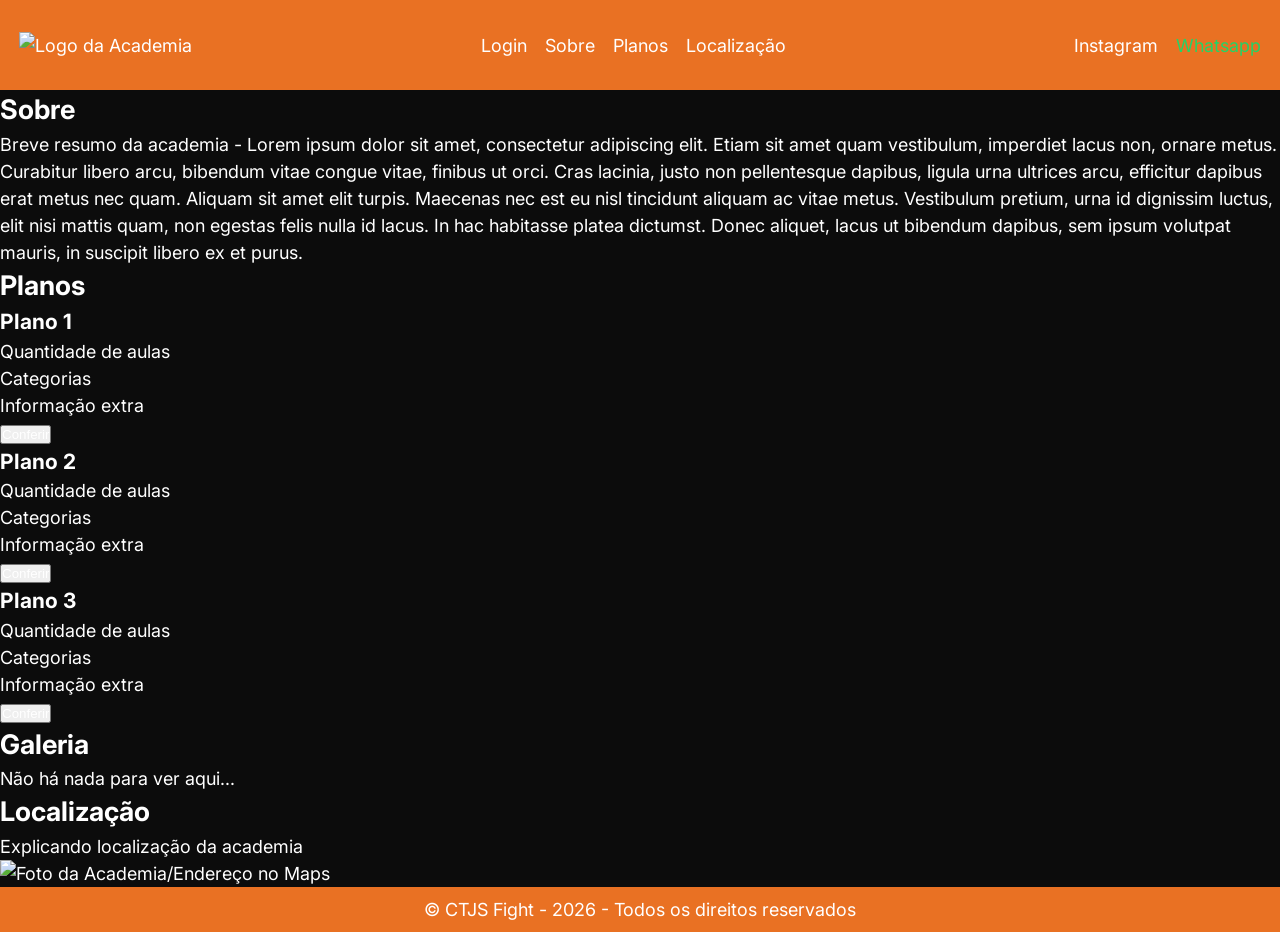
==== src/main/resources/static/index.html @ 9d3ad823 "resolvendo conflitos do merge" ====
<!DOCTYPE html>
<html lang="pt-BR">

<head>
    <meta charset="UTF-8">
    <meta name="viewport" content="width=device-width, initial-scale=1.0">
    <title>The Beetles</title>
    <link rel="stylesheet" href="css/global.css">
    <link rel="stylesheet" href="css/index/style.css">
</head>

<body>
    <header id="abatopo">
        <img src="elements/logo-ctjs.png" alt="Logo da Academia">
        <nav id="navbar">
            <ul class="sublinks">
                <a href="login.html">Login</a>
                <a href="#sobre">Sobre</a>
                <a href="#planos">Planos</a>
                <a href="#localização">Localização</a>
            </ul>
        </nav>
        <nav id="contatos">
            <ul class="sublinks">
                <a id="insta" href="">Instagram</a>
                <a id="zap" href="">Whatsapp</a>
            </ul>
        </nav>
    </header>
    <section id="sobre">
        <h2>Sobre</h2>
        <p>Breve resumo da academia - Lorem ipsum dolor sit amet, consectetur adipiscing elit. Etiam sit amet quam
            vestibulum, imperdiet lacus non, ornare metus. Curabitur libero arcu, bibendum vitae congue vitae, finibus
            ut orci. Cras lacinia, justo non pellentesque dapibus, ligula urna ultrices arcu, efficitur dapibus erat
            metus nec quam. Aliquam sit amet elit turpis. Maecenas nec est eu nisl tincidunt aliquam ac vitae metus.
            Vestibulum pretium, urna id dignissim luctus, elit nisi mattis quam, non egestas felis nulla id lacus. In
            hac habitasse platea dictumst. Donec aliquet, lacus ut bibendum dapibus, sem ipsum volutpat mauris, in
            suscipit libero ex et purus.</p>
    </section>
    <section id="planos">
        <h2>Planos</h2>
        <article class="opções">
            <h3>Plano 1</h3>
            <ul>
                <p>Quantidade de aulas</p>
                <p>Categorias</p>
                <p>Informação extra</p>
            </ul>
            <button><a href="">Conferir</a></button>
        </article>
        <article class="opções">
            <h3>Plano 2</h3>
            <ul>
                <p>Quantidade de aulas</p>
                <p>Categorias</p>
                <p>Informação extra</p>
            </ul>
            <button><a href="">Conferir</a></button>
        </article>
        <article class="opções">
            <h3>Plano 3</h3>
            <ul>
                <p>Quantidade de aulas</p>
                <p>Categorias</p>
                <p>Informação extra</p>
            </ul>
            <button><a href="">Conferir</a></button>
        </article>
    </section>
    <section id="midia">
        <h2>Galeria</h2>
        <div id="conteiner-midia">
            <p>Não há nada para ver aqui...</p>
        </div>
    </section>
    <section id="localização">
        <h2>Localização</h2>
        <p>Explicando localização da academia</p>
        <img src="" alt="Foto da Academia/Endereço no Maps">
    </section>
    <footer>
        <p>© CTJS Fight - 2026 - Todos os direitos reservados</p>
    </footer>
</body>

</html>
---- src/main/resources/static/css/global.css ----
@charset "UTF-8";
@import url('https://fonts.googleapis.com/css2?family=Inter:ital,opsz,wght@0,14..32,100..900;1,14..32,100..900&display=swap');

:root {
    --fonte01: 'Inter', serif;
}

* {
    box-sizing: border-box;
    margin: 0;
    padding: 0;
    scroll-behavior: smooth;
}

a {
    color: white;
    text-decoration: none;
}

a:hover {
    text-decoration: underline;
}

body {
    background-color: #0c0c0c;
    color: white;
    font-family: var(--fonte01);
    font-size: large;
    line-height: 1.5;
}

footer {
    align-items: center;
    background-color: #e97123;
    display: flex;
    height: 5vh;
    justify-content: center;
}

.sublinks {
    display: flex;
    gap: 2vh;
}

#abatopo {
    align-items: center;
    background-color: #e97123;
    display: flex;
    height: 10vh;
    justify-content: space-between;
    padding: 0 1.5% 0 1.5%;
    position: sticky;
    top: 0;
    width: 100%;
}

#insta {
    color: linear-gradient(#833ab4, #e1306c);
    /*não funciona*/
}

#zap {
    color: #25d366;
}
th{
    padding:1%;
}
td{
    padding:1%;
}
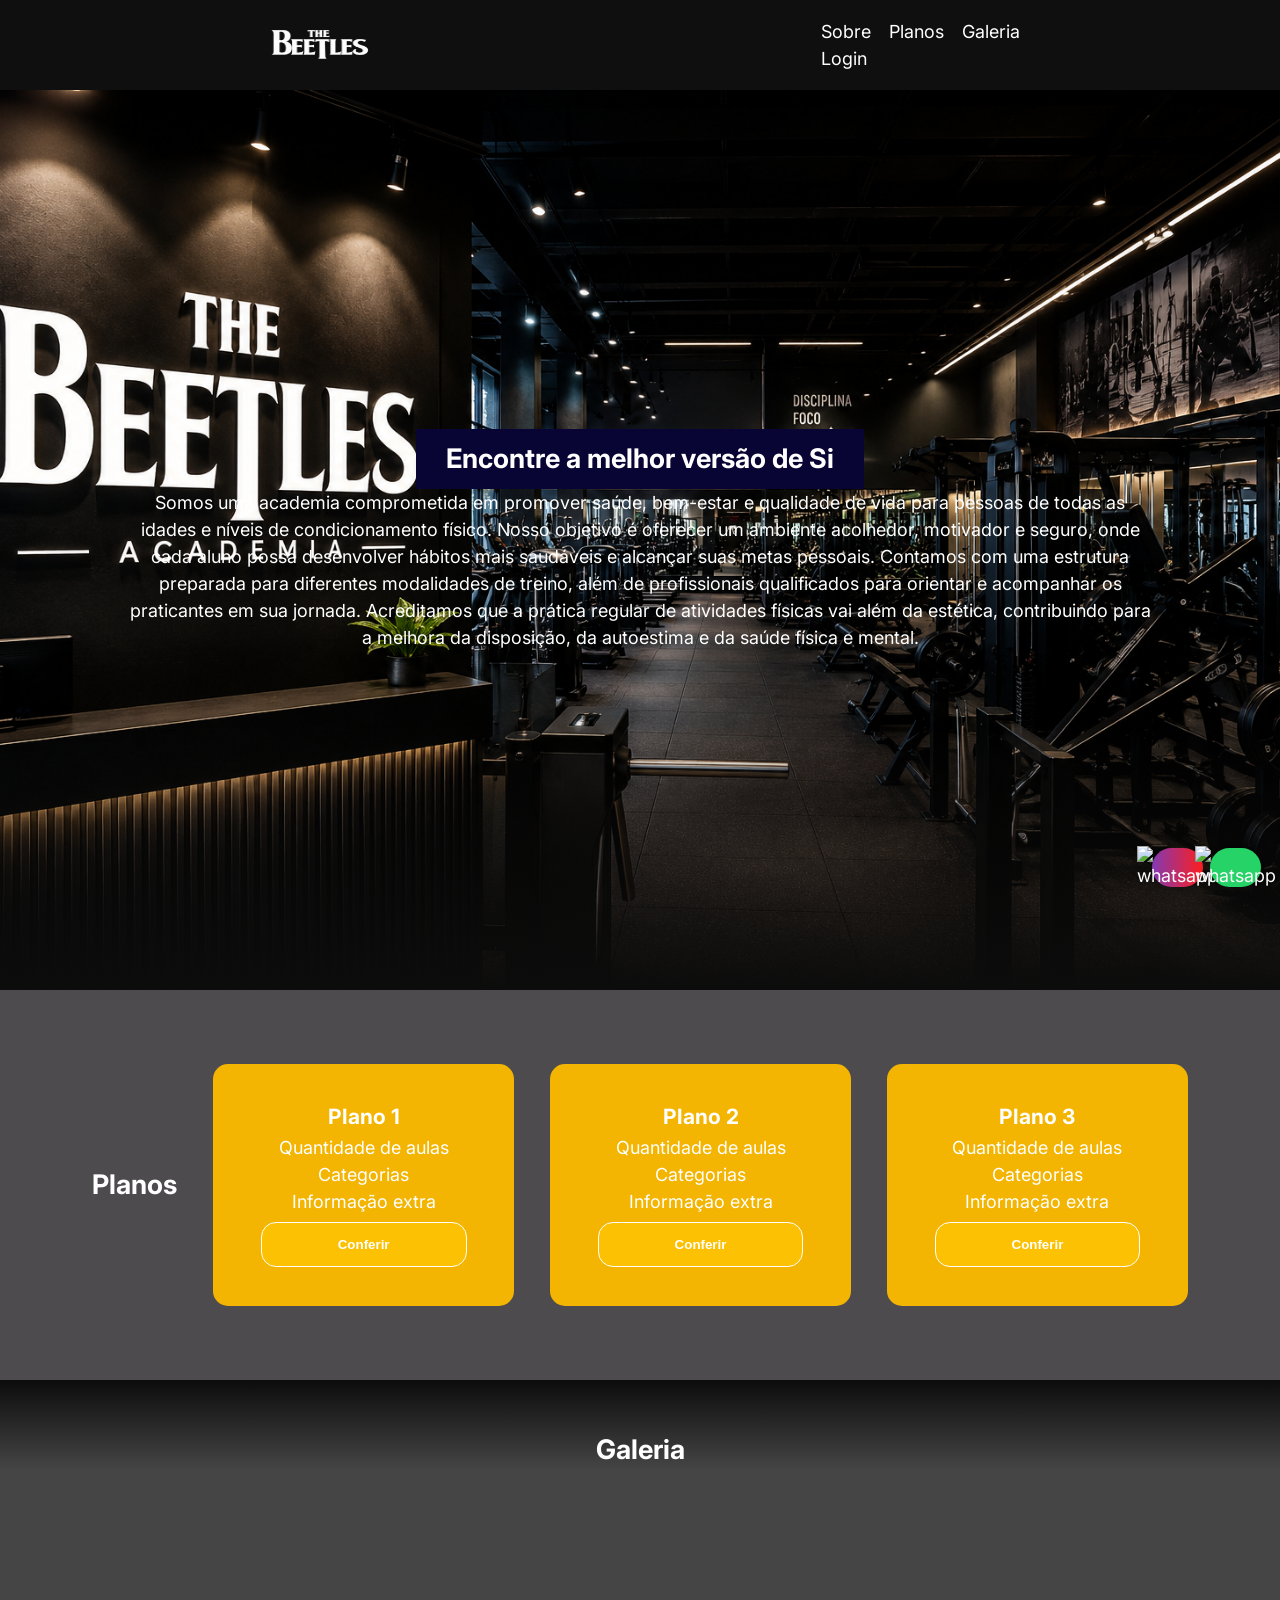
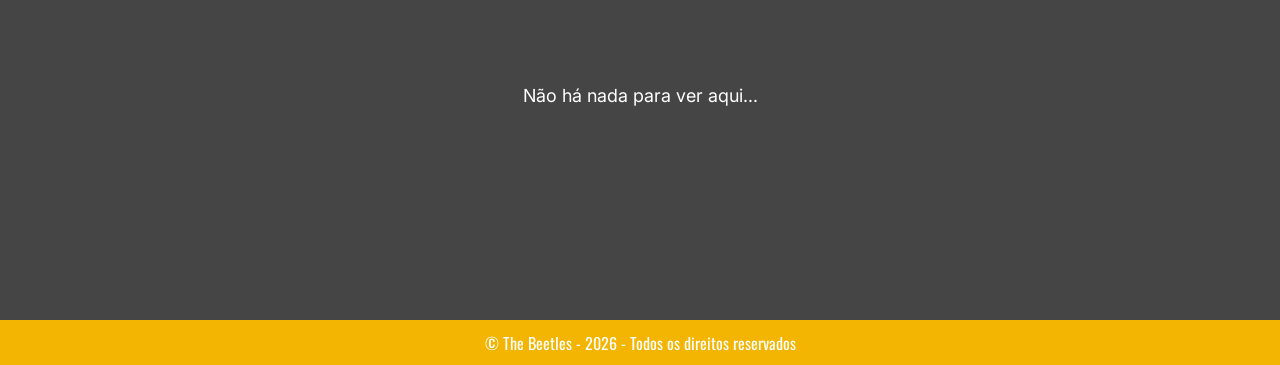
==== commit 0796707f: "Começando a melhoria do frontend" ====
--- a/src/main/resources/static/index.html
+++ b/src/main/resources/static/index.html
@@ -5,37 +5,40 @@
     <meta charset="UTF-8">
     <meta name="viewport" content="width=device-width, initial-scale=1.0">
     <title>The Beetles</title>
+    <link rel="preload" as="image" href="elements/logo-beetles.png">
+    <link rel="preload" as="image" href="elements/bg-n1.png">
+    <link rel="preload" as="image" href="elements/logo-instagram.png">
+    <link rel="preload" as="image" href="elements/logo-whatsapp.png">
+
     <link rel="stylesheet" href="css/global.css">
     <link rel="stylesheet" href="css/index/style.css">
 </head>
 
 <body>
     <header id="abatopo">
-        <img src="elements/logo-ctjs.png" alt="Logo da Academia">
+        <img src="elements/logo-beetles.png" alt="Logo da Academia">
         <nav id="navbar">
             <ul class="sublinks">
-                <a href="login.html">Login</a>
+               
                 <a href="#sobre">Sobre</a>
                 <a href="#planos">Planos</a>
-                <a href="#localização">Localização</a>
+                <a href="#midia">Galeria</a>
             </ul>
-        </nav>
-        <nav id="contatos">
-            <ul class="sublinks">
-                <a id="insta" href="">Instagram</a>
-                <a id="zap" href="">Whatsapp</a>
+            <ul class="login-nav">
+                <a href="login.html">Login</a>
             </ul>
         </nav>
     </header>
     <section id="sobre">
-        <h2>Sobre</h2>
-        <p>Breve resumo da academia - Lorem ipsum dolor sit amet, consectetur adipiscing elit. Etiam sit amet quam
-            vestibulum, imperdiet lacus non, ornare metus. Curabitur libero arcu, bibendum vitae congue vitae, finibus
-            ut orci. Cras lacinia, justo non pellentesque dapibus, ligula urna ultrices arcu, efficitur dapibus erat
-            metus nec quam. Aliquam sit amet elit turpis. Maecenas nec est eu nisl tincidunt aliquam ac vitae metus.
-            Vestibulum pretium, urna id dignissim luctus, elit nisi mattis quam, non egestas felis nulla id lacus. In
-            hac habitasse platea dictumst. Donec aliquet, lacus ut bibendum dapibus, sem ipsum volutpat mauris, in
-            suscipit libero ex et purus.</p>
+        <h2 id="sobre-h2">Encontre a melhor versão de Si</h2>
+        <p>Somos uma academia comprometida em promover saúde, bem-estar e qualidade de vida para pessoas de 
+            todas as idades e níveis de condicionamento físico. Nosso objetivo é oferecer um ambiente acolhedor, 
+            motivador e seguro, onde cada aluno possa desenvolver hábitos mais saudáveis e alcançar suas metas pessoais. 
+            Contamos com uma estrutura preparada para diferentes modalidades de treino, além de profissionais qualificados 
+            para orientar e acompanhar os praticantes em sua jornada. Acreditamos que a prática regular de atividades 
+            físicas vai além da estética, contribuindo para a melhora da disposição, da autoestima e da saúde física e 
+            mental.
+        </p>
     </section>
     <section id="planos">
         <h2>Planos</h2>
@@ -73,14 +76,17 @@
             <p>Não há nada para ver aqui...</p>
         </div>
     </section>
-    <section id="localização">
-        <h2>Localização</h2>
-        <p>Explicando localização da academia</p>
-        <img src="" alt="Foto da Academia/Endereço no Maps">
+    <footer>
+        <p>© The Beetles - 2026 - Todos os direitos reservados</p>
+    </footer>
+    <section id="contatos">
+        <btn id="btnInstagram">
+            <img id="logoWhatsapp" src="elements/logo-instagram.png" alt="whatsapp">
+        </btn>
+        <btn id="btnWhatsapp">
+            <img id="logoWhatsapp" src="elements/logo-whatsapp.png" alt="whatsapp">
+        </btn>
     </section>
-    <footer>
-        <p>© CTJS Fight - 2026 - Todos os direitos reservados</p>
-    </footer>
 </body>
 
 </html>
--- a/src/main/resources/static/css/global.css
+++ b/src/main/resources/static/css/global.css
@@ -1,8 +1,10 @@
 @charset "UTF-8";
 @import url('https://fonts.googleapis.com/css2?family=Inter:ital,opsz,wght@0,14..32,100..900;1,14..32,100..900&display=swap');
+@import url('https://fonts.googleapis.com/css2?family=Oswald:wght@200..700&display=swap');
 
 :root {
     --fonte01: 'Inter', serif;
+    --fonte02: 'Oswald', serif;
 }
 
 * {
@@ -22,49 +24,188 @@
 }
 
 body {
-    background-color: #0c0c0c;
-    color: white;
+    background-color: #4d4b4d;
+    color: rgb(255, 255, 255);
     font-family: var(--fonte01);
     font-size: large;
     line-height: 1.5;
 }
 
 footer {
-    align-items: center;
-    background-color: #e97123;
-    display: flex;
+    font-family: var(--fonte02);
+    font-size: 16px;
     height: 5vh;
-    justify-content: center;
-}
-
-.sublinks {
-    display: flex;
-    gap: 2vh;
+    background-color: #f3b502;
+
+    display: flex;
+    align-items: center;
+    justify-content: center;
 }
 
 #abatopo {
-    align-items: center;
-    background-color: #e97123;
-    display: flex;
+    padding: 3%;
+    width: 100%;
     height: 10vh;
-    justify-content: space-between;
-    padding: 0 1.5% 0 1.5%;
+    background-color: #0f0f0f;
+
+    display: flex;
+    align-items: center;
+    justify-content: space-around;
+
     position: sticky;
     top: 0;
-    width: 100%;
-}
-
-#insta {
-    color: linear-gradient(#833ab4, #e1306c);
-    /*não funciona*/
-}
-
-#zap {
-    color: #25d366;
-}
-th{
-    padding:1%;
-}
-td{
-    padding:1%;
+}
+
+.sublinks {
+    display: flex;
+    gap: 2vh;
+}
+
+#btnInstagram {
+    padding: 1.5%;
+    max-height: 4vh;
+    width: 10%;
+    border-radius: 50px;
+    outline: none;
+    background: linear-gradient(to right, #833ab4, #fd1d1d);
+    color: white;
+    box-shadow: rgba(0, 0, 0, 0.08) 0px 0px 5px;
+
+    display: flex;
+    align-items: center;
+    justify-content: center;
+    flex-direction: row-reverse;
+    gap: 2%;
+}
+
+#btnInstagram a {
+    text-decoration: none;
+}
+
+#btnInstagram:hover {
+    cursor: pointer;
+    background: linear-gradient(#c13584, #e1306c);
+    transform: scale(1.02);
+    transition: transform 0.1s ease-in;
+}
+
+#btnWhatsapp {
+    padding: 1.5%;
+    max-height: 4vh;
+    width: 10%;
+    border-radius: 50px;
+    outline: none;
+    background-color: #25d366;
+    color: white;
+    box-shadow: rgba(0, 0, 0, 0.08) 0px 0px 5px;
+
+    display: flex;
+    align-items: center;
+    justify-content: center;
+    flex-direction: row-reverse;
+    gap: 2%;
+}
+
+#btnWhatsapp a {
+    text-decoration: none;
+}
+
+#btnWhatsapp:hover {
+    cursor: pointer;
+    background-color: #128c7e;
+    transform: scale(1.02);
+    transition: transform 0.1s ease-in;
+}
+
+#contatos {
+    width: 100%;
+
+    display: flex;
+    justify-content: center;
+    gap: 1%;
+}
+
+button {
+    padding: 1%;
+    margin: 1%;
+}
+
+.main {
+    width: 75%;
+    padding: 1% 2%;
+    margin: 2% 0%;
+    border-radius: 2%;
+    background-color: #f2b983c8;
+    color: black;
+
+    display: flex;
+    flex-direction: column;
+    align-items: center;
+    justify-content: center;
+    gap: 2%;
+}
+
+.table-conteiner {
+    width: 70%;
+    margin: 15px 0;
+    border-radius: 12px;
+    border: 1px solid #0000004e;
+    overflow: hidden;
+    box-shadow: 0 0 10px -1px rgba(0, 0, 0, 0.099);
+}
+
+.tabela {
+    width: 100%;
+    border-collapse: separate;
+    border-spacing: 0;
+}
+
+.tabela a {
+    color: black;
+}
+
+th, td {
+    padding: 15px;
+    text-align: left;
+    border-right: 1px solid #0000004e;
+    border-bottom: 1px solid #0000004e;
+    background-color: white;
+}
+
+th:last-child, td:last-child {
+    border-right: none;
+}
+
+tr:last-child td {
+    border-bottom: none;
+}
+
+table input {
+    width: 100%;
+    min-width: 0;
+    box-sizing: border-box;
+}
+.paginacao {
+    display: flex;
+    align-items: center;
+    gap: 12px;
+    font-weight: bold;
+    color: black;
+}
+
+.paginacao button {
+    padding: 6px 14px;
+    margin: 0;
+    border-radius: 8px;
+    border: 1px solid #f3b502;
+    background-color: white;
+    color: #e67700;
+    font-weight: bold;
+    font-size: 13px;
+    cursor: pointer;
+}
+
+.paginacao button:hover {
+    background-color: #f3b502;
+    color: white;
 }
--- a/src/main/resources/static/css/index/style.css
+++ b/src/main/resources/static/css/index/style.css
@@ -0,0 +1,112 @@
+button {
+    margin-top: 3%;
+    height: 5vh;
+    width: 90%;
+    border: 1px solid white;
+    border-radius: 15px;
+    font-weight: bolder;
+    background-color: #fdc103;
+}
+
+button:hover {
+    cursor: pointer;
+    background-color: #ffe800;
+    text-decoration: underline;
+    text-decoration-color: white;
+}
+
+#abatopo > img{
+    width: 13vh;
+    height: 8vh;
+}
+
+.login-nav {
+    display: flex;
+}
+
+.opções {
+    padding: 3%;
+    margin: 3% 0% 3% 3%;
+    width: 25%;
+    border-radius: 15px;
+    background-color: #f3b502;
+    box-shadow: 1% 0.5% 0 0 rgb(0, 0, 0, 0.05);
+
+    text-align: center;
+}
+
+.opções h3 {
+    padding-bottom: 1%;
+}
+
+#btnInstagram {
+    width: 4%;
+    right: 6%;
+    bottom: 1.5%;
+    position: fixed;
+}
+
+#btnWhatsapp {
+    width: 4%;
+    right: 1.5%;
+    bottom: 1.5%;
+    position: fixed;
+}
+
+#conteiner-midia {
+    height: 50vh;
+    background-color: #454545;
+
+    display: flex;
+    align-items: center;
+    justify-content: center;
+}
+
+#midia h2 {
+    height: 10vh;
+    background: linear-gradient(#0c0c0c 0.01%, #454545 99.99%);
+
+    display: flex;
+    align-items: flex-end;
+    justify-content: center;
+}
+
+#localização {
+    height: 30vh;
+    background: linear-gradient(#454545 1%, #ffffff 99%);
+
+    display: flex;
+    flex-direction: column;
+    align-items: center;
+    justify-content: center;
+}
+
+#sobre {
+    padding: 10%;
+    width: 100%;
+    height: 100vh;
+    background: linear-gradient(to bottom, transparent 70%, #0c0c0c), url("../../elements/fundo-banner.png") center/cover;
+
+    display: flex;
+    flex-direction: column;
+    align-items: center;
+    justify-content: center;
+
+    text-align: center;
+}
+
+#sobre-h2 {
+    color: white;
+    background-color: #080535;
+    padding: 10px 30px;
+}
+
+#planos {
+    padding: 3%;
+    width: 100%;
+
+    display: flex;
+    flex-direction: row;
+    align-items: center;
+    justify-content: center;
+}
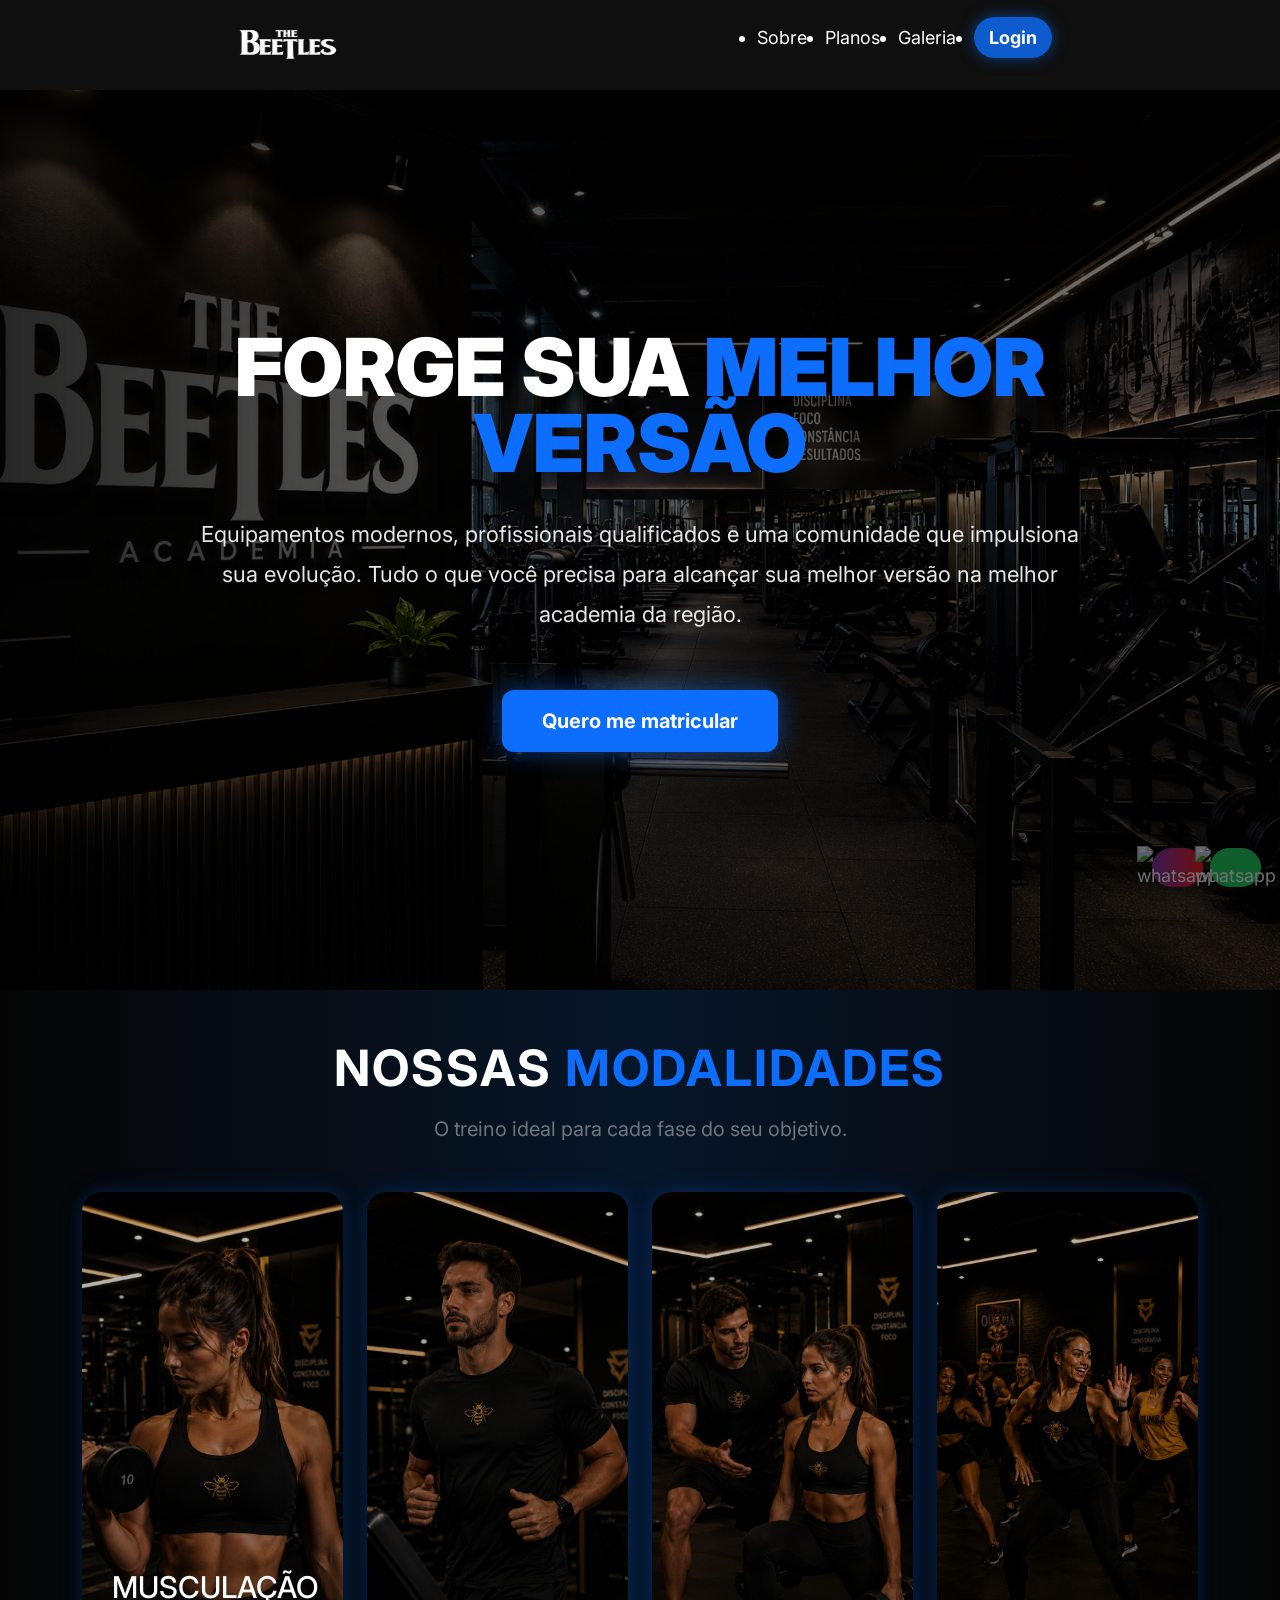
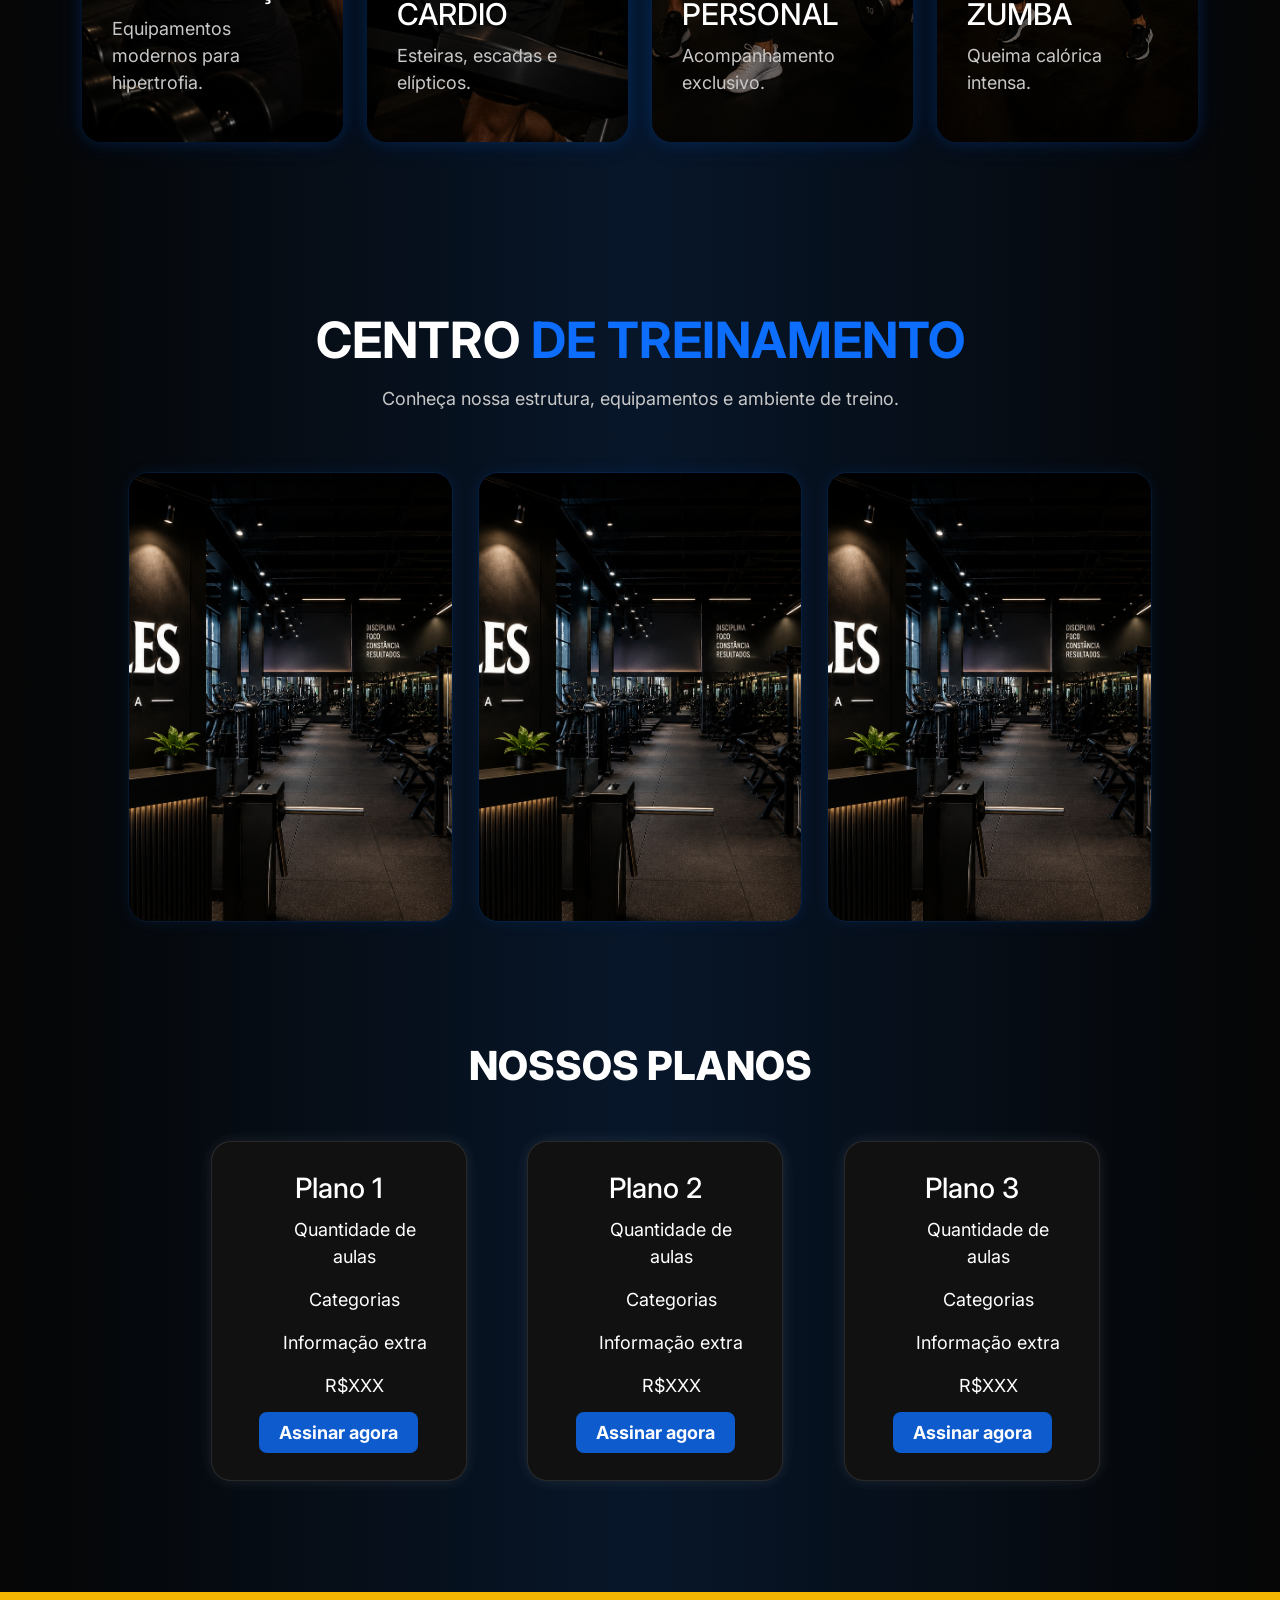
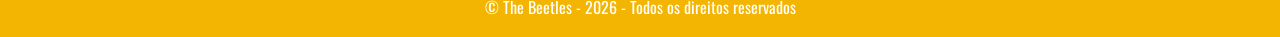
==== commit 95962b21: "Merge branch 'main' of https://github.com/andersonjrg/projeto-integrador-The-Beetles-" ====
--- a/src/main/resources/static/index.html
+++ b/src/main/resources/static/index.html
@@ -5,6 +5,7 @@
     <meta charset="UTF-8">
     <meta name="viewport" content="width=device-width, initial-scale=1.0">
     <title>The Beetles</title>
+    <link rel="stylesheet" href="https://cdn.jsdelivr.net/npm/bootstrap@5.3.3/dist/css/bootstrap.min.css">
     <link rel="preload" as="image" href="elements/logo-beetles.png">
     <link rel="preload" as="image" href="elements/bg-n1.png">
     <link rel="preload" as="image" href="elements/logo-instagram.png">
@@ -14,42 +15,123 @@
     <link rel="stylesheet" href="css/index/style.css">
 </head>
 
-<body>
+<body class="homepage">
     <header id="abatopo">
         <img src="elements/logo-beetles.png" alt="Logo da Academia">
         <nav id="navbar">
             <ul class="sublinks">
                
-                <a href="#sobre">Sobre</a>
-                <a href="#planos">Planos</a>
-                <a href="#midia">Galeria</a>
+                <li><a href="#sobre">Sobre</a></li>
+                <li><a href="#planos">Planos</a></li>
+                <li><a href="#midia">Galeria</a></li>
+                <li><a id="nav-login" href="login.html">Login</a></li>
             </ul>
-            <ul class="login-nav">
-                <a href="login.html">Login</a>
-            </ul>
+            
         </nav>
     </header>
     <section id="sobre">
-        <h2 id="sobre-h2">Encontre a melhor versão de Si</h2>
-        <p>Somos uma academia comprometida em promover saúde, bem-estar e qualidade de vida para pessoas de 
-            todas as idades e níveis de condicionamento físico. Nosso objetivo é oferecer um ambiente acolhedor, 
-            motivador e seguro, onde cada aluno possa desenvolver hábitos mais saudáveis e alcançar suas metas pessoais. 
-            Contamos com uma estrutura preparada para diferentes modalidades de treino, além de profissionais qualificados 
-            para orientar e acompanhar os praticantes em sua jornada. Acreditamos que a prática regular de atividades 
-            físicas vai além da estética, contribuindo para a melhora da disposição, da autoestima e da saúde física e 
-            mental.
-        </p>
+        <h2 id="sobre-h2">
+    FORGE SUA <span>MELHOR VERSÃO</span>
+</h2>
+
+<p>
+    Equipamentos modernos, profissionais qualificados e uma comunidade que impulsiona sua evolução. Tudo o que você precisa para alcançar sua melhor versão na melhor academia da região.
+</p>
+
+<a href="#planos" id="matricula">
+    Quero me matricular
+</a>
     </section>
+ <section id="modalidades" class="container py-5">
+
+  
+  <div class="text-center mb-5">
+    <h2 class="display-2 fw-bold text-uppercase">
+      Nossas <span class="text-primary">Modalidades</span>
+    </h2>
+
+    <p class="text-secondary fs-5 mt-3">
+      O treino ideal para cada fase do seu objetivo.
+    </p>
+  </div>
+
+  
+  <div class="row g-4">
+
+    <div class="col-md-6 col-lg-3">
+      <div class="modalidade-card">
+        <img src="elements/musculação.png" alt="">
+        <div class="overlay">
+          <h3>MUSCULAÇÃO</h3>
+          <p>Equipamentos modernos para hipertrofia.</p>
+        </div>
+      </div>
+    </div>
+
+    <div class="col-md-6 col-lg-3">
+      <div class="modalidade-card">
+        <img src="elements/cardio.png" alt="">
+        <div class="overlay">
+          <h3>CARDIO</h3>
+          <p>Esteiras, escadas e elípticos.</p>
+        </div>
+      </div>
+    </div>
+
+    <div class="col-md-6 col-lg-3">
+      <div class="modalidade-card">
+        <img src="elements/personaltrainer.png" alt="">
+        <div class="overlay">
+          <h3>PERSONAL</h3>
+          <p>Acompanhamento exclusivo.</p>
+        </div>
+      </div>
+    </div>
+
+    <div class="col-md-6 col-lg-3">
+      <div class="modalidade-card">
+        <img src="elements/zumba.png" alt="">
+        <div class="overlay">
+          <h3>ZUMBA</h3>
+          <p>Queima calórica intensa.</p>
+        </div>
+      </div>
+    </div>
+
+  </div>
+
+</section>
+ <section id="midia">
+
+    <h2 id="midia-h2">
+        CENTRO <span>DE TREINAMENTO</span>
+    </h2>
+
+    <p id="midia-desc">
+        Conheça nossa estrutura, equipamentos e ambiente de treino.
+    </p>
+
+    <div id="conteiner-midia">
+
+        <img src="elements/fundo-banner.png" alt="">
+        <img src="elements/fundo-banner.png" alt="">
+        <img src="elements/fundo-banner.png" alt="">
+  
+
+    </div>
+
+</section>
+<h2 id="planos-h2">NOSSOS PLANOS</h2>
     <section id="planos">
-        <h2>Planos</h2>
         <article class="opções">
             <h3>Plano 1</h3>
             <ul>
                 <p>Quantidade de aulas</p>
                 <p>Categorias</p>
                 <p>Informação extra</p>
+                <span id="valor-plano">R$XXX</span>
             </ul>
-            <button><a href="">Conferir</a></button>
+            <button><a href="" class="btn-plano">Assinar agora</a></button>
         </article>
         <article class="opções">
             <h3>Plano 2</h3>
@@ -57,8 +139,9 @@
                 <p>Quantidade de aulas</p>
                 <p>Categorias</p>
                 <p>Informação extra</p>
+                <span id="valor-plano">R$XXX</span>
             </ul>
-            <button><a href="">Conferir</a></button>
+            <button><a href="" class="btn-plano">Assinar agora</a></button>
         </article>
         <article class="opções">
             <h3>Plano 3</h3>
@@ -66,16 +149,12 @@
                 <p>Quantidade de aulas</p>
                 <p>Categorias</p>
                 <p>Informação extra</p>
+                <span id="valor-plano">R$XXX</span>
             </ul>
-            <button><a href="">Conferir</a></button>
+            <button><a href="" class="btn-plano">Assinar agora</a></button>
         </article>
     </section>
-    <section id="midia">
-        <h2>Galeria</h2>
-        <div id="conteiner-midia">
-            <p>Não há nada para ver aqui...</p>
-        </div>
-    </section>
+   
     <footer>
         <p>© The Beetles - 2026 - Todos os direitos reservados</p>
     </footer>
@@ -87,6 +166,7 @@
             <img id="logoWhatsapp" src="elements/logo-whatsapp.png" alt="whatsapp">
         </btn>
     </section>
+    <script src="https://cdn.jsdelivr.net/npm/bootstrap@5.3.3/dist/dist/js/bootstrap.bundle.min.js" integrity="sha384-YvpcrYf0tY3lHB60NNkmXc5s9fDVZLESaAA55NDzOxhy9GkcIdslK1eN7N6jIeHz" crossorigin="anonymous"></script>
 </body>
 
 </html>
--- a/src/main/resources/static/css/index/style.css
+++ b/src/main/resources/static/css/index/style.css
@@ -1,18 +1,11 @@
-button {
-    margin-top: 3%;
-    height: 5vh;
-    width: 90%;
-    border: 1px solid white;
-    border-radius: 15px;
-    font-weight: bolder;
-    background-color: #fdc103;
-}
-
-button:hover {
-    cursor: pointer;
-    background-color: #ffe800;
-    text-decoration: underline;
-    text-decoration-color: white;
+
+
+.homepage {
+ background: linear-gradient(
+        90deg,
+        #050505 0%,
+        #071629 50%,
+        #050505 100%  );
 }
 
 #abatopo > img{
@@ -20,6 +13,30 @@
     height: 8vh;
 }
 
+#nav-login {
+    background: rgba(13,110,253,.8);
+
+    padding: 10px 15px;
+
+    border-radius:100px;
+
+    color: white;
+    text-decoration: none;
+
+    font-weight: bold;
+
+    box-shadow: 0 0 15px rgba(13,110,253,.5);
+
+    transition: .3s;
+}
+
+#nav-login:hover {
+    background: rgba(13,110,253,1);
+
+    box-shadow: 0 0 30px rgba(13,110,253,.8);
+
+    transform: scale(1.05);
+}
 .login-nav {
     display: flex;
 }
@@ -53,22 +70,55 @@
     position: fixed;
 }
 
+#midia {
+    padding: 120px 10%;
+    text-align: center;
+}
+
+#midia-h2 {
+    font-size: 50px;
+    font-weight: 700;
+    color: white;
+}
+
+#midia-h2 span {
+    color: #0d6efd;
+}
+
+#midia-desc {
+    color: #c8c8c8;
+    font-size: 18px;
+    margin: 15px 0 60px;
+}
+
 #conteiner-midia {
-    height: 50vh;
-    background-color: #454545;
-
-    display: flex;
-    align-items: center;
-    justify-content: center;
-}
-
-#midia h2 {
-    height: 10vh;
-    background: linear-gradient(#0c0c0c 0.01%, #454545 99.99%);
-
-    display: flex;
-    align-items: flex-end;
-    justify-content: center;
+    display: grid;
+    grid-template-columns: repeat(3, 1fr);
+    gap: 25px;
+}
+
+#conteiner-midia img {
+    width: 100%;
+    height: 450px;
+
+    object-fit: cover;
+
+    border-radius: 20px;
+
+    border: 1px solid rgba(13,110,253,.15);
+
+    box-shadow:
+        0 0 15px rgba(13,110,253,.10);
+
+    transition: .3s;
+}
+
+#conteiner-midia img:hover {
+    transform: translateY(-5px) scale(1.03);
+
+    box-shadow:
+        0 0 25px rgba(13,110,253,.35),
+        0 0 50px rgba(13,110,253,.15);
 }
 
 #localização {
@@ -82,10 +132,13 @@
 }
 
 #sobre {
+    position: relative;
+
     padding: 10%;
     width: 100%;
     height: 100vh;
-    background: linear-gradient(to bottom, transparent 70%, #0c0c0c), url("../../elements/fundo-banner.png") center/cover;
+
+    background: url("../../elements/fundo-banner.png") center/cover;
 
     display: flex;
     flex-direction: column;
@@ -93,20 +146,250 @@
     justify-content: center;
 
     text-align: center;
+
+    overflow: hidden;
+}
+
+#sobre::before {
+    content: "";
+
+    position: absolute;
+     top: 0;
+    right: 0;
+    bottom: 0;
+    left: 0;
+
+    background:
+        linear-gradient(
+            90deg,
+            rgba(0,0,0,.85) 0%,
+            rgba(0,0,0,.65) 35%,
+            rgba(0,0,0,.55) 100%
+        );
+
+    z-index: 1;
+}
+#abatopo {
+    position: relative;
+    z-index: 999;
+}
+
+#sobre h2,
+#sobre p,
+#matricula {
+    position: relative;
+    z-index: 2;
 }
 
 #sobre-h2 {
-    color: white;
-    background-color: #080535;
-    padding: 10px 30px;
+    background: none;
+
+    font-size: 80px; 
+    font-weight: 900;
+
+    text-transform: uppercase;
+
+    color: white;
+
+    line-height: 0.95;
+}
+
+#sobre-h2 span {
+    color: #0d6efd;
+}
+
+#sobre p {
+    max-width: 900px;
+
+    color: rgba(255,255,255,.9);
+
+    font-size: 22px; 
+    line-height: 40px; 
+
+    margin-top: 25px;
+}
+
+#matricula {
+    display: inline-block;
+
+    padding: 16px 40px;
+    margin-top: 40px;
+
+    background: #0d6efd;
+    color: white;
+
+    text-decoration: none;
+    font-size: 20px;
+    font-weight: 700;
+
+    border-radius: 12px;
+
+    box-shadow: 0 0 25px hsla(216, 98%, 52%, 0.5);
+
+    transition: .3s;
+}
+
+#sobre > * {
+    position: relative;
+    z-index: 2;
+}
+
+#matricula:hover {
+    color: white;
+    transform: translateY(-3px);
+    box-shadow: 0 0 40px rgba(13,110,253,.8);
+}
+
+
+
+
+#modalidades h2 {
+    font-size: 50px;
+    font-weight: 700;
+    letter-spacing: 2px;
+}
+
+.modalidade-card {
+    position: relative;
+    height: 550px;
+    overflow: hidden;
+    border-radius: 20px;
+    cursor: pointer;
+     box-shadow:
+        0 0 15px rgba(13, 109, 253, 0.17),
+        0 0 30px rgba(13, 109, 253, 0.099);
+
+    transition: .3s;
+}
+
+.modalidade-card img {
+    width: 100%;
+    height: 100%;
+    object-fit: cover;
+    transition: .4s;
+}
+
+.modalidade-card::before {
+    content: "";
+    position: absolute;
+   top: 0;
+    right: 0;
+    bottom: 0;
+    left: 0;
+    background: linear-gradient(
+        to top,
+        rgba(0, 0, 0, 0.471),
+        rgba(0,0,0,.25)
+    );
+    z-index: 1;
+}
+
+.overlay {
+    position: absolute;
+    bottom: 30px;
+    left: 30px;
+    right: 30px;
+    z-index: 2;
+    color: white;
+}
+
+.overlay h3 {
+    font-size: 30px;
+    font-weight: 900px;
+    margin-bottom: 10px;
+}
+
+.overlay p {
+    color: #c8c8c8;
+    font-size: 18px;
+}
+
+.modalidade-card:hover {
+    box-shadow:
+        0 0 25px rgba(13,110,253,.35),
+        0 0 50px rgba(13,110,253,.15);
+
+    transform: translateY(-5px);
+}
+
+.modalidade-card:hover img {
+    transform: scale(1.08);
 }
 
 #planos {
-    padding: 3%;
+    padding: 80px 10%;
     width: 100%;
 
     display: flex;
-    flex-direction: row;
-    align-items: center;
     justify-content: center;
+    gap: 30px;
+}
+
+#planos-h2 {
+    text-align: center;
+    color: white;
+    margin-bottom: -60px;
+    font-size: 40px;
+    font-weight: 800;
+}
+
+
+.opções {
+    background: #111;
+
+    border: 1px solid rgba(255,255,255,.1);
+
+    border-radius: 20px;
+
+    overflow: hidden;
+
+    box-shadow:
+        0 0 15px rgba(255,255,255,.08),
+        0 0 30px rgba(255,255,255,.03);
+
+    transition: .3s;
+}
+
+.card:hover {
+    transform: translateY(-8px);
+
+    box-shadow:
+        0 0 25px rgba(255,255,255,.18),
+        0 0 50px rgba(255,255,255,.08);
+}
+
+.card-title {
+    color: white;
+    font-size: 28px;
+    font-weight: 800;
+}
+
+.card-text {
+    color: #c8c8c8;
+}
+
+.btn-plano {
+    text-decoration: none;
+
+    background-color: rgba(13,110,253,.8);
+    color: white;
+
+    padding: 10px 20px;
+
+    border-radius: 8px;
+
+    font-weight: bold;
+
+    transition: .3s;
+}
+
+.btn-plano:hover {
+    background-color: rgba(13,110,253,1);
+
+    color: white;
+}
+
+button {
+    border: none;
+    background: none;
 }
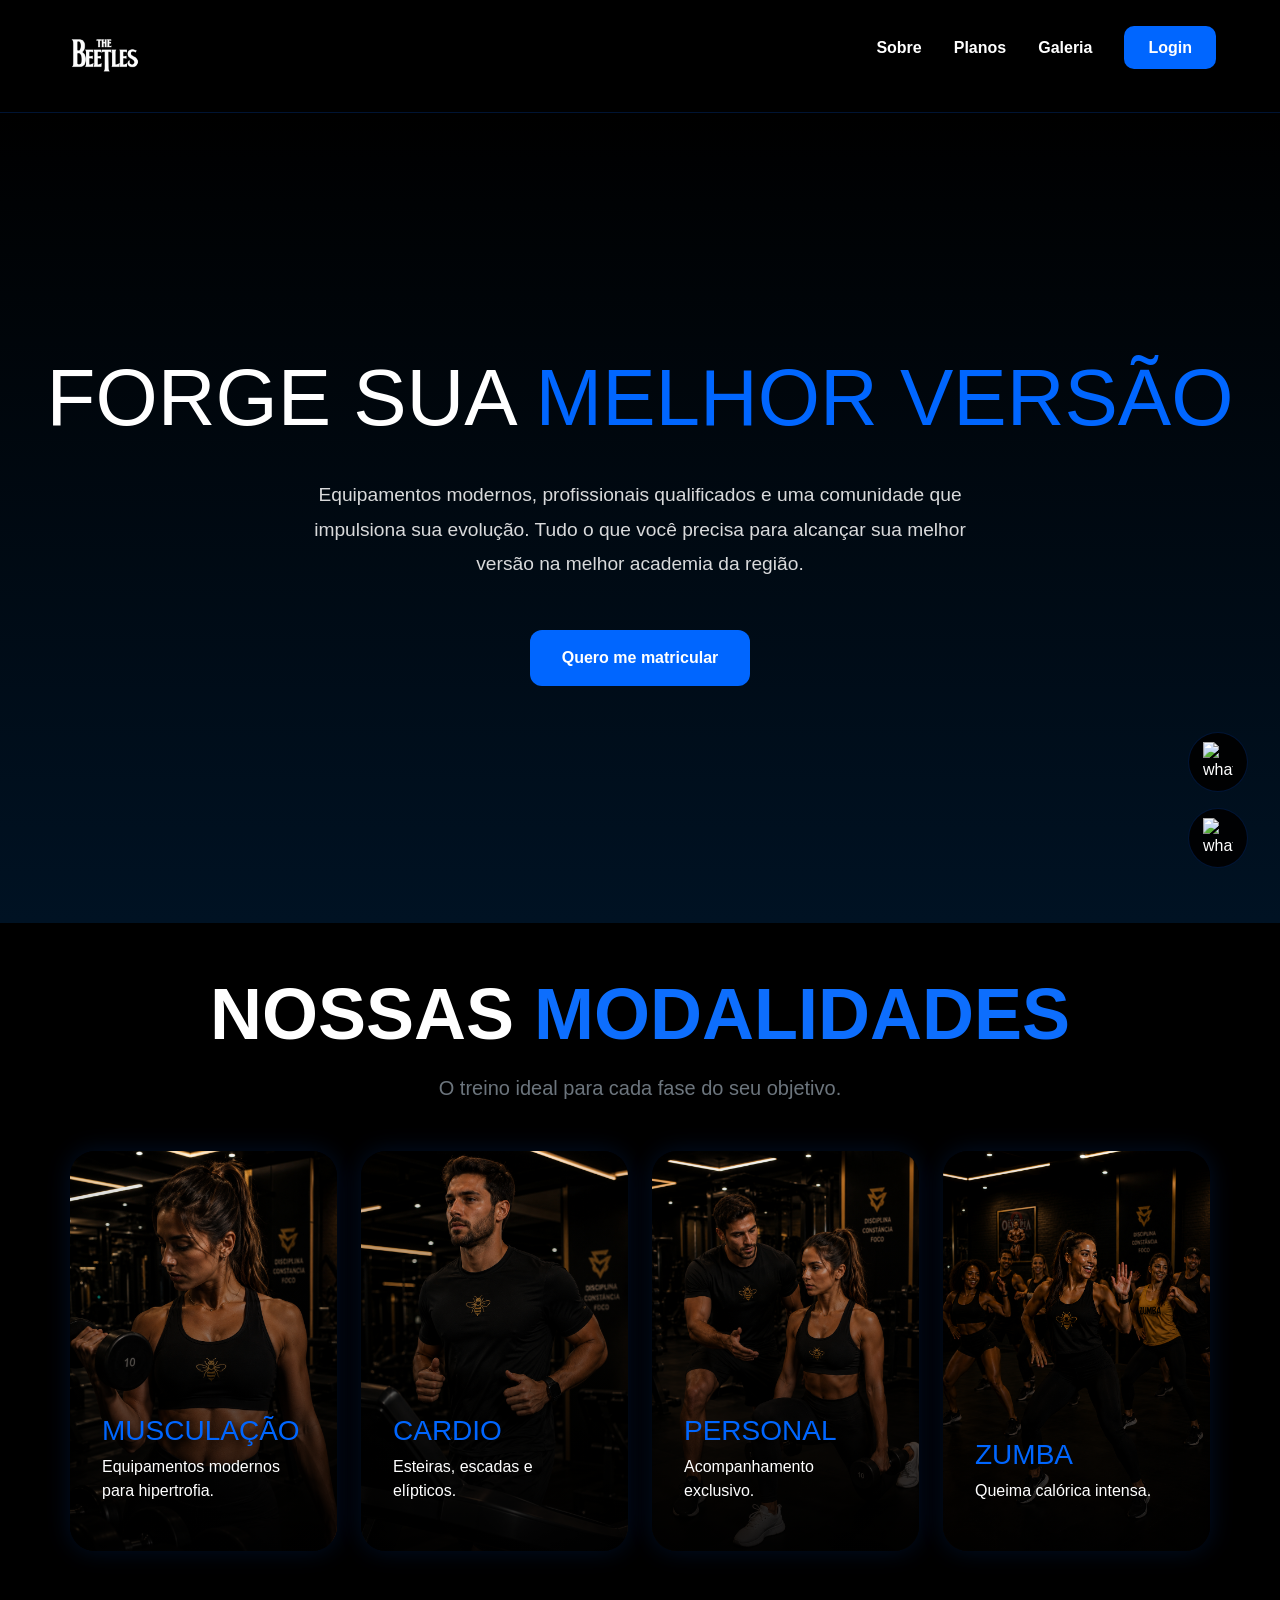
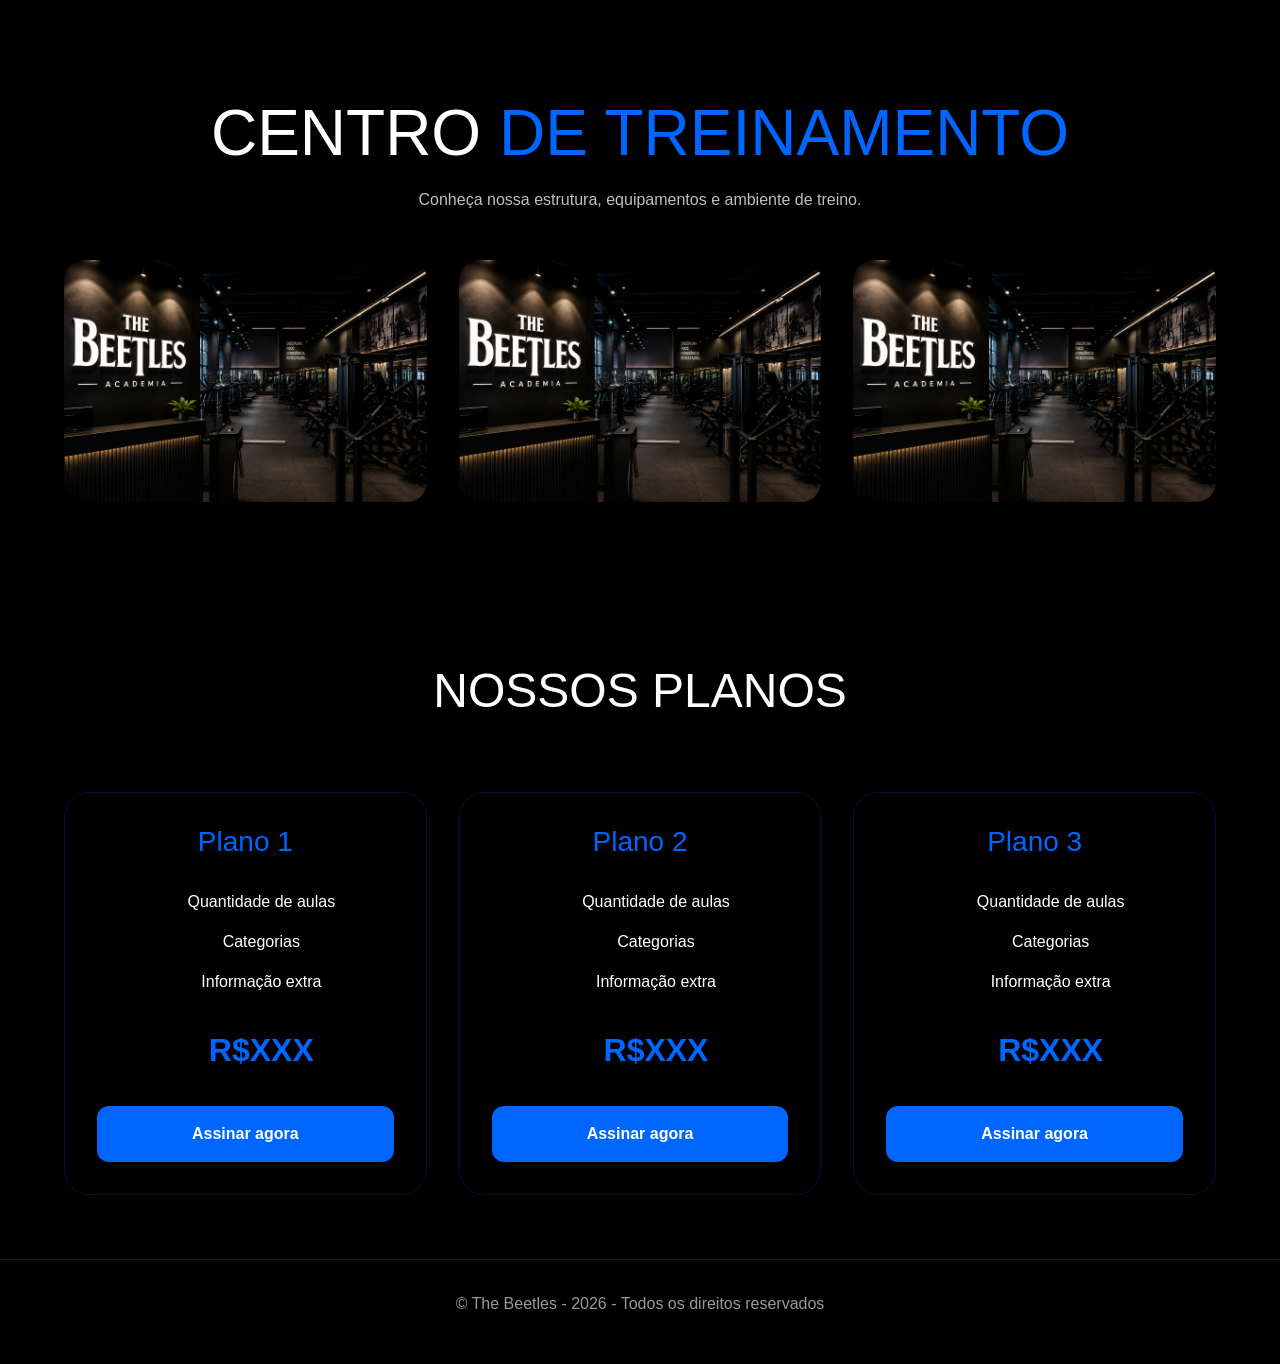
==== commit 4d700609: "Alteração completa do frontend" ====
--- a/src/main/resources/static/index.html
+++ b/src/main/resources/static/index.html
@@ -11,7 +11,6 @@
     <link rel="preload" as="image" href="elements/logo-instagram.png">
     <link rel="preload" as="image" href="elements/logo-whatsapp.png">
 
-    <link rel="stylesheet" href="css/global.css">
     <link rel="stylesheet" href="css/index/style.css">
 </head>
 
@@ -19,7 +18,7 @@
     <header id="abatopo">
         <img src="elements/logo-beetles.png" alt="Logo da Academia">
         <nav id="navbar">
-            <ul class="sublinks">
+            <ul class="">
                
                 <li><a href="#sobre">Sobre</a></li>
                 <li><a href="#planos">Planos</a></li>
--- a/src/main/resources/static/css/index/style.css
+++ b/src/main/resources/static/css/index/style.css
@@ -1,395 +1,402 @@
-
-
-.homepage {
- background: linear-gradient(
-        90deg,
-        #050505 0%,
-        #071629 50%,
-        #050505 100%  );
-}
-
-#abatopo > img{
-    width: 13vh;
-    height: 8vh;
+/* RESET */
+
+* {
+    margin: 0;
+    padding: 0;
+    box-sizing: border-box;
+}
+
+body.homepage {
+    background: #000;
+    color: white;
+    font-family: Arial, Helvetica, sans-serif;
+}
+
+/* HEADER */
+
+#abatopo {
+    position: sticky;
+    top: 0;
+
+    z-index: 1000;
+
+    display: flex;
+    justify-content: space-between;
+    align-items: center;
+
+    padding: 1rem 5%;
+
+    background: rgba(0, 0, 0, 0.9);
+    backdrop-filter: blur(10px);
+
+    border-bottom: 1px solid rgba(0, 102, 255, 0.2);
+}
+
+#abatopo img {
+    height: 80px;
+}
+
+#navbar ul {
+    display: flex;
+    align-items: center;
+
+    gap: 2rem;
+
+    list-style: none;
+}
+
+#navbar a {
+    color: white;
+
+    text-decoration: none;
+
+    font-weight: 600;
+
+    transition: 0.3s;
+}
+
+#navbar a:hover {
+    color: #0066ff;
 }
 
 #nav-login {
-    background: rgba(13,110,253,.8);
-
-    padding: 10px 15px;
-
-    border-radius:100px;
+    background: #0066ff;
+
+    padding: 0.8rem 1.5rem;
+
+    border-radius: 10px;
+}
+
+#nav-login:hover {
+    background: #0052cc;
 
     color: white;
+}
+
+/* SOBRE */
+
+#sobre {
+    min-height: 90vh;
+
+    display: flex;
+    flex-direction: column;
+    justify-content: center;
+    align-items: center;
+
+    text-align: center;
+
+    padding: 2rem;
+
+    background:
+        linear-gradient(rgba(0, 0, 0, 0.75),
+        rgba(0, 20, 39, 0.9)),
+        url("../../elements/bg-n1.png");
+
+    background-size: cover;
+    background-position: center;
+}
+
+#sobre-h2 {
+    font-size: clamp(3rem, 8vw, 5rem);
+
+    text-transform: uppercase;
+
+    margin-bottom: 2rem;
+}
+
+#sobre-h2 span {
+    color: #0066ff;
+}
+
+#sobre p {
+    max-width: 700px;
+
+    font-size: 1.2rem;
+
+    line-height: 1.8;
+
+    color: rgba(255, 255, 255, 0.85);
+
+    margin-bottom: 3rem;
+}
+
+#matricula {
+    display: inline-block;
+
+    padding: 1rem 2rem;
+
+    background-color: #0066ff;
+
+    color: white;
+
     text-decoration: none;
 
+    border-radius: 12px;
+
     font-weight: bold;
 
-    box-shadow: 0 0 15px rgba(13,110,253,.5);
-
-    transition: .3s;
-}
-
-#nav-login:hover {
-    background: rgba(13,110,253,1);
-
-    box-shadow: 0 0 30px rgba(13,110,253,.8);
-
-    transform: scale(1.05);
-}
-.login-nav {
-    display: flex;
-}
-
-.opções {
-    padding: 3%;
-    margin: 3% 0% 3% 3%;
-    width: 25%;
-    border-radius: 15px;
-    background-color: #f3b502;
-    box-shadow: 1% 0.5% 0 0 rgb(0, 0, 0, 0.05);
+    transition: 0.3s;
+}
+
+#matricula:hover {
+    transform: translateY(-3px);
+
+    box-shadow: 0 10px 25px rgba(0, 102, 255, 0.3);
+}
+
+/* MODALIDADES */
+
+#modalidades {
+    padding: 6rem 0;
+}
+
+.modalidade-card {
+    position: relative;
+
+    overflow: hidden;
+
+    border-radius: 25px;
+
+    box-shadow:
+        0 0 25px rgba(0, 102, 255, 0.15);
+
+    transition: 0.3s;
+}
+
+.modalidade-card:hover {
+    transform: translateY(-10px);
+}
+
+.modalidade-card img {
+    width: 100%;
+    height: 400px;
+
+    object-fit: cover;
+
+    display: block;
+}
+
+.overlay {
+    position: absolute;
+    inset: 0;
+
+    display: flex;
+    flex-direction: column;
+    justify-content: flex-end;
+
+    padding: 2rem;
+
+    background:
+        linear-gradient(
+            transparent,
+            rgba(0, 0, 0, 0.9)
+        );
+}
+
+.overlay h3 {
+    color: #0066ff;
+
+    margin-bottom: 0.5rem;
+}
+
+/* MÍDIA */
+
+#midia {
+    padding: 6rem 5%;
 
     text-align: center;
 }
 
-.opções h3 {
-    padding-bottom: 1%;
-}
-
-#btnInstagram {
-    width: 4%;
-    right: 6%;
-    bottom: 1.5%;
-    position: fixed;
-}
-
-#btnWhatsapp {
-    width: 4%;
-    right: 1.5%;
-    bottom: 1.5%;
-    position: fixed;
-}
-
-#midia {
-    padding: 120px 10%;
-    text-align: center;
-}
-
 #midia-h2 {
-    font-size: 50px;
-    font-weight: 700;
-    color: white;
+    font-size: clamp(2.5rem, 6vw, 4rem);
+
+    text-transform: uppercase;
+
+    margin-bottom: 1rem;
 }
 
 #midia-h2 span {
-    color: #0d6efd;
+    color: #0066ff;
 }
 
 #midia-desc {
-    color: #c8c8c8;
-    font-size: 18px;
-    margin: 15px 0 60px;
+    color: rgba(255, 255, 255, 0.75);
+
+    margin-bottom: 3rem;
 }
 
 #conteiner-midia {
     display: grid;
-    grid-template-columns: repeat(3, 1fr);
-    gap: 25px;
+    grid-template-columns: repeat(auto-fit, minmax(280px, 1fr));
+
+    gap: 2rem;
 }
 
 #conteiner-midia img {
     width: 100%;
-    height: 450px;
-
-    object-fit: cover;
 
     border-radius: 20px;
 
-    border: 1px solid rgba(13,110,253,.15);
+    transition: 0.3s;
+}
+
+#conteiner-midia img:hover {
+    transform: scale(1.03);
 
     box-shadow:
-        0 0 15px rgba(13,110,253,.10);
-
-    transition: .3s;
-}
-
-#conteiner-midia img:hover {
-    transform: translateY(-5px) scale(1.03);
-
-    box-shadow:
-        0 0 25px rgba(13,110,253,.35),
-        0 0 50px rgba(13,110,253,.15);
-}
-
-#localização {
-    height: 30vh;
-    background: linear-gradient(#454545 1%, #ffffff 99%);
-
-    display: flex;
-    flex-direction: column;
-    align-items: center;
-    justify-content: center;
-}
-
-#sobre {
-    position: relative;
-
-    padding: 10%;
-    width: 100%;
-    height: 100vh;
-
-    background: url("../../elements/fundo-banner.png") center/cover;
-
-    display: flex;
-    flex-direction: column;
-    align-items: center;
-    justify-content: center;
-
-    text-align: center;
-
-    overflow: hidden;
-}
-
-#sobre::before {
-    content: "";
-
-    position: absolute;
-     top: 0;
-    right: 0;
-    bottom: 0;
-    left: 0;
-
-    background:
-        linear-gradient(
-            90deg,
-            rgba(0,0,0,.85) 0%,
-            rgba(0,0,0,.65) 35%,
-            rgba(0,0,0,.55) 100%
-        );
-
-    z-index: 1;
-}
-#abatopo {
-    position: relative;
-    z-index: 999;
-}
-
-#sobre h2,
-#sobre p,
-#matricula {
-    position: relative;
-    z-index: 2;
-}
-
-#sobre-h2 {
-    background: none;
-
-    font-size: 80px; 
-    font-weight: 900;
-
-    text-transform: uppercase;
-
-    color: white;
-
-    line-height: 0.95;
-}
-
-#sobre-h2 span {
-    color: #0d6efd;
-}
-
-#sobre p {
-    max-width: 900px;
-
-    color: rgba(255,255,255,.9);
-
-    font-size: 22px; 
-    line-height: 40px; 
-
-    margin-top: 25px;
-}
-
-#matricula {
-    display: inline-block;
-
-    padding: 16px 40px;
-    margin-top: 40px;
-
-    background: #0d6efd;
-    color: white;
-
-    text-decoration: none;
-    font-size: 20px;
-    font-weight: 700;
-
-    border-radius: 12px;
-
-    box-shadow: 0 0 25px hsla(216, 98%, 52%, 0.5);
-
-    transition: .3s;
-}
-
-#sobre > * {
-    position: relative;
-    z-index: 2;
-}
-
-#matricula:hover {
-    color: white;
-    transform: translateY(-3px);
-    box-shadow: 0 0 40px rgba(13,110,253,.8);
-}
-
-
-
-
-#modalidades h2 {
-    font-size: 50px;
-    font-weight: 700;
-    letter-spacing: 2px;
-}
-
-.modalidade-card {
-    position: relative;
-    height: 550px;
-    overflow: hidden;
-    border-radius: 20px;
-    cursor: pointer;
-     box-shadow:
-        0 0 15px rgba(13, 109, 253, 0.17),
-        0 0 30px rgba(13, 109, 253, 0.099);
-
-    transition: .3s;
-}
-
-.modalidade-card img {
-    width: 100%;
-    height: 100%;
-    object-fit: cover;
-    transition: .4s;
-}
-
-.modalidade-card::before {
-    content: "";
-    position: absolute;
-   top: 0;
-    right: 0;
-    bottom: 0;
-    left: 0;
-    background: linear-gradient(
-        to top,
-        rgba(0, 0, 0, 0.471),
-        rgba(0,0,0,.25)
-    );
-    z-index: 1;
-}
-
-.overlay {
-    position: absolute;
-    bottom: 30px;
-    left: 30px;
-    right: 30px;
-    z-index: 2;
-    color: white;
-}
-
-.overlay h3 {
-    font-size: 30px;
-    font-weight: 900px;
-    margin-bottom: 10px;
-}
-
-.overlay p {
-    color: #c8c8c8;
-    font-size: 18px;
-}
-
-.modalidade-card:hover {
-    box-shadow:
-        0 0 25px rgba(13,110,253,.35),
-        0 0 50px rgba(13,110,253,.15);
-
-    transform: translateY(-5px);
-}
-
-.modalidade-card:hover img {
-    transform: scale(1.08);
-}
-
-#planos {
-    padding: 80px 10%;
-    width: 100%;
-
-    display: flex;
-    justify-content: center;
-    gap: 30px;
-}
+        0 0 25px rgba(0, 102, 255, 0.2);
+}
+
+/* PLANOS */
 
 #planos-h2 {
     text-align: center;
+
+    font-size: 3rem;
+
+    margin-top: 4rem;
+}
+
+#planos {
+    display: grid;
+    grid-template-columns: repeat(auto-fit, minmax(280px, 1fr));
+
+    gap: 2rem;
+
+    padding: 4rem 5%;
+}
+
+.opções {
+    background: rgba(0, 0, 0, 0.8);
+
+    border: 1px solid rgba(0, 102, 255, 0.2);
+    border-radius: 25px;
+
+    padding: 2rem;
+
+    text-align: center;
+
+    transition: 0.3s;
+}
+
+.opções:hover {
+    transform: translateY(-10px);
+
+    box-shadow:
+        0 0 30px rgba(0, 102, 255, 0.2);
+}
+
+.opções h3 {
+    color: #0066ff;
+
+    margin-bottom: 2rem;
+}
+
+.opções ul {
+    list-style: none;
+}
+
+.opções p {
+    margin-bottom: 1rem;
+}
+
+#valor-plano {
+    display: block;
+
+    margin: 2rem 0;
+
+    font-size: 2rem;
+    font-weight: bold;
+
+    color: #0066ff;
+}
+
+.opções button {
+    width: 100%;
+
+    border: none;
+    border-radius: 12px;
+
+    background-color: #0066ff;
+
+    padding: 1rem;
+}
+
+.btn-plano {
     color: white;
-    margin-bottom: -60px;
-    font-size: 40px;
-    font-weight: 800;
-}
-
-
-.opções {
-    background: #111;
-
-    border: 1px solid rgba(255,255,255,.1);
-
-    border-radius: 20px;
-
-    overflow: hidden;
-
-    box-shadow:
-        0 0 15px rgba(255,255,255,.08),
-        0 0 30px rgba(255,255,255,.03);
-
-    transition: .3s;
-}
-
-.card:hover {
-    transform: translateY(-8px);
-
-    box-shadow:
-        0 0 25px rgba(255,255,255,.18),
-        0 0 50px rgba(255,255,255,.08);
-}
-
-.card-title {
-    color: white;
-    font-size: 28px;
-    font-weight: 800;
-}
-
-.card-text {
-    color: #c8c8c8;
-}
-
-.btn-plano {
+
     text-decoration: none;
 
-    background-color: rgba(13,110,253,.8);
-    color: white;
-
-    padding: 10px 20px;
-
-    border-radius: 8px;
-
     font-weight: bold;
-
-    transition: .3s;
-}
-
-.btn-plano:hover {
-    background-color: rgba(13,110,253,1);
-
-    color: white;
-}
-
-button {
-    border: none;
-    background: none;
+}
+
+/* CONTATOS */
+
+#contatos {
+    position: fixed;
+
+    right: 2rem;
+    bottom: 2rem;
+
+    display: flex;
+    flex-direction: column;
+
+    gap: 1rem;
+}
+
+#contatos btn {
+    display: flex;
+    justify-content: center;
+    align-items: center;
+
+    width: 60px;
+    height: 60px;
+
+    background: rgba(0, 0, 0, 0.9);
+
+    border: 1px solid rgba(0, 102, 255, 0.2);
+    border-radius: 50%;
+
+    cursor: pointer;
+}
+
+#logoWhatsapp {
+    width: 30px;
+}
+
+/* FOOTER */
+
+footer {
+    padding: 2rem;
+
+    text-align: center;
+
+    border-top: 1px solid rgba(255, 255, 255, 0.1);
+
+    color: rgba(255, 255, 255, 0.6);
+}
+
+/* RESPONSIVIDADE */
+
+@media (max-width: 768px) {
+
+    #abatopo {
+        flex-direction: column;
+
+        gap: 1rem;
+    }
+
+    #navbar ul {
+        flex-wrap: wrap;
+        justify-content: center;
+    }
+
+    #sobre {
+        min-height: 80vh;
+    }
+
+    #contatos {
+        right: 1rem;
+        bottom: 1rem;
+    }
 }
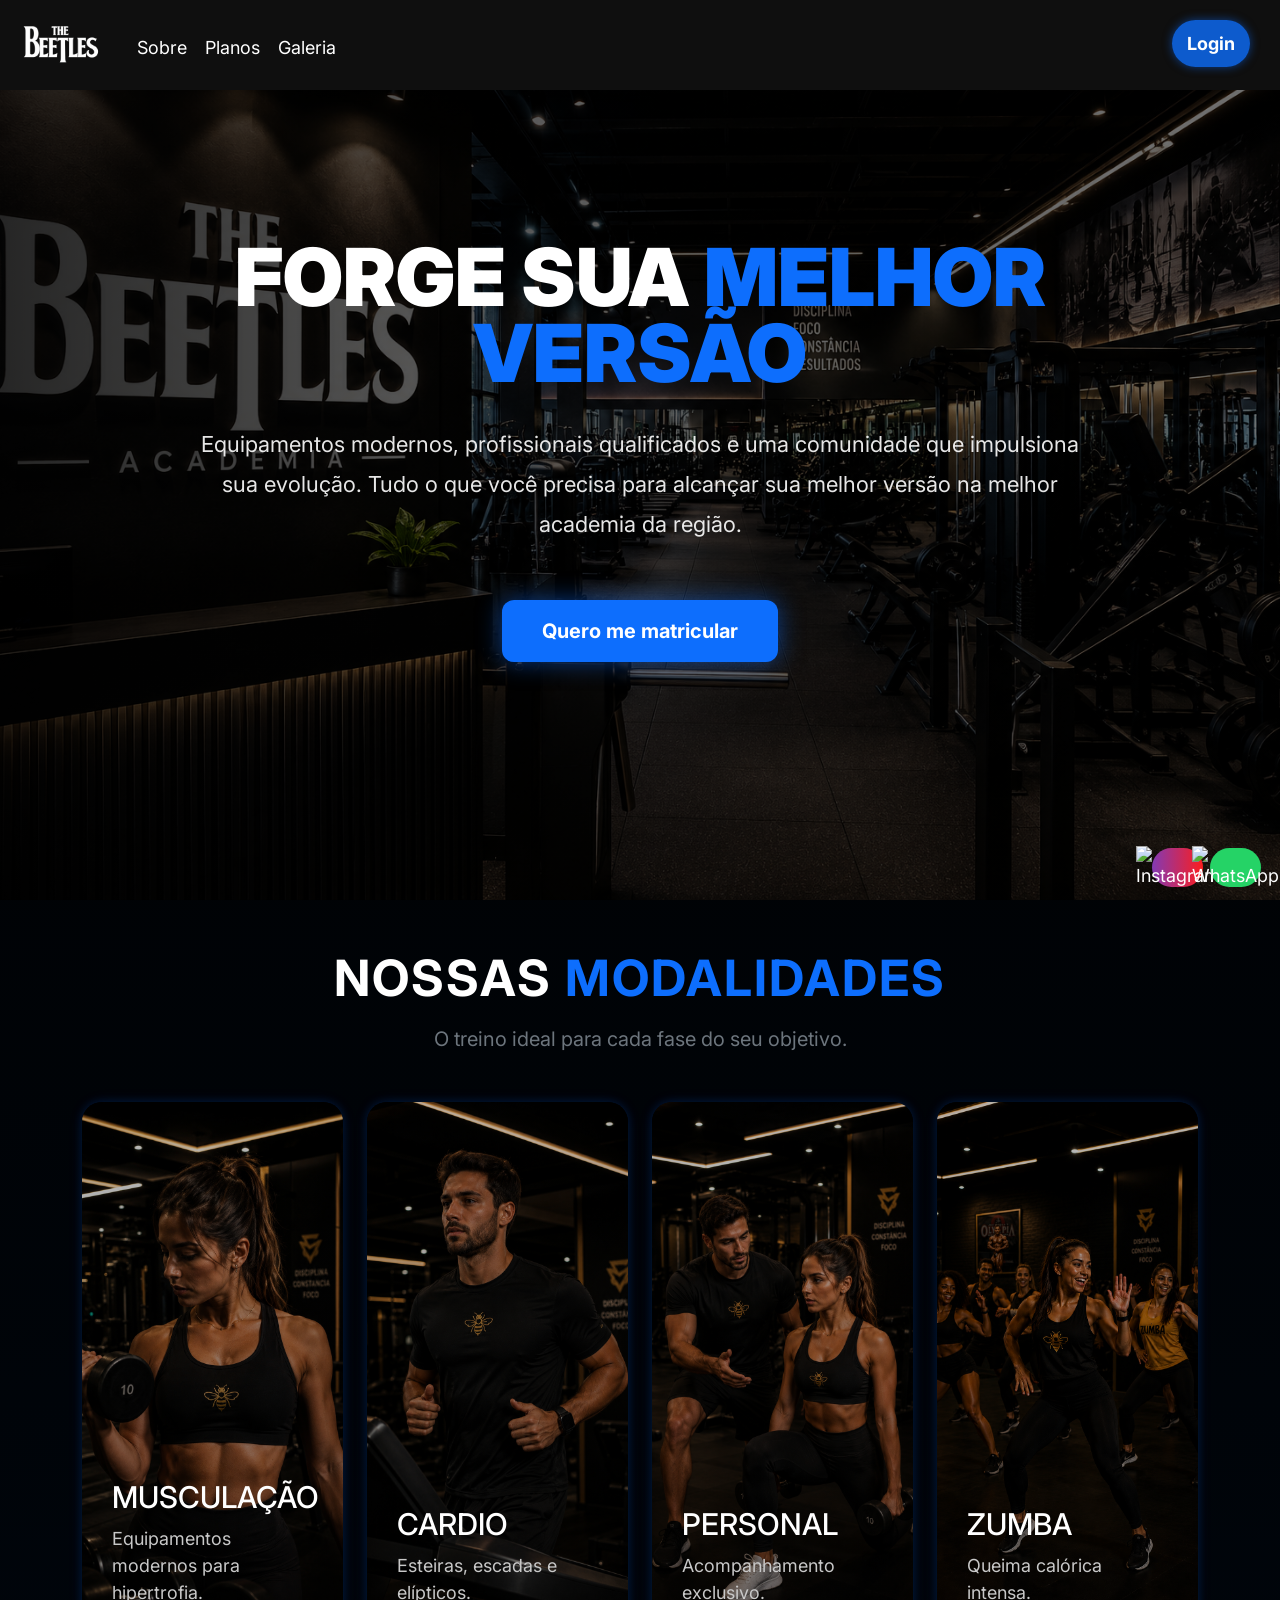
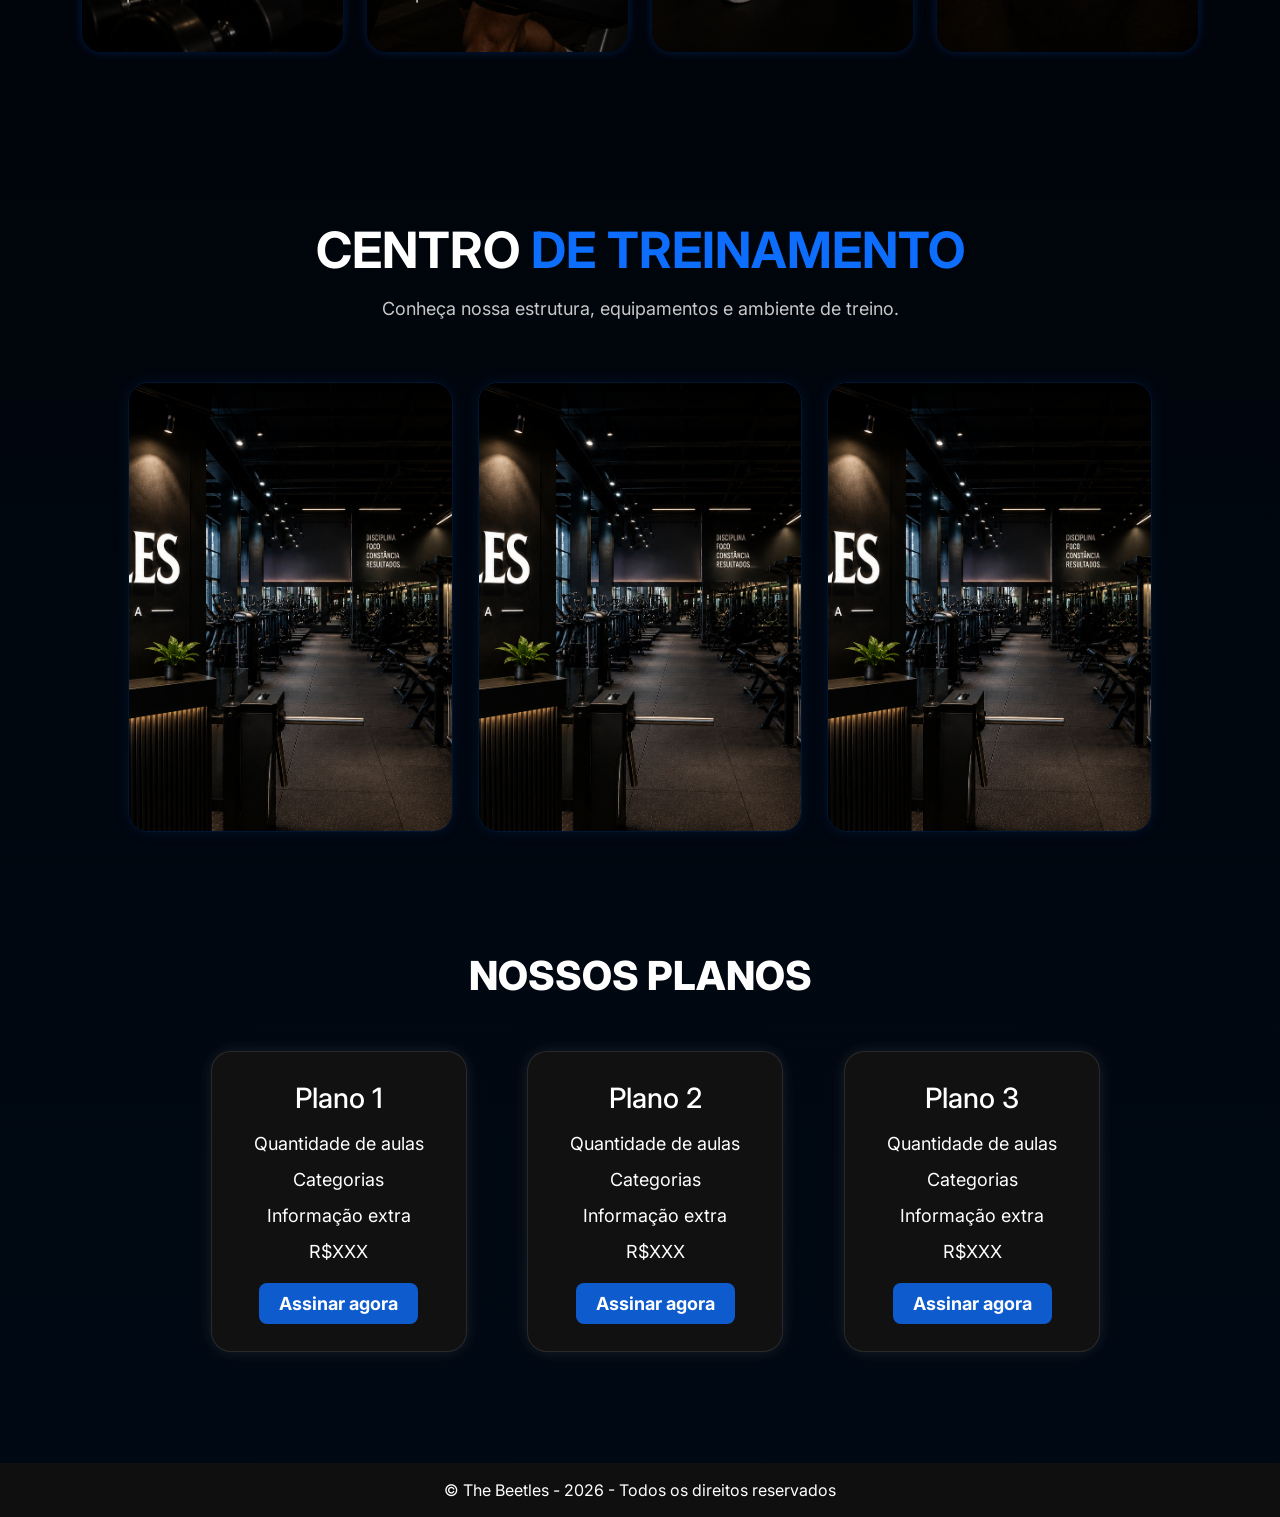
==== commit 814e6c9c: "pagina inicial e login" ====
--- a/src/main/resources/static/index.html
+++ b/src/main/resources/static/index.html
@@ -11,6 +11,7 @@
     <link rel="preload" as="image" href="elements/logo-instagram.png">
     <link rel="preload" as="image" href="elements/logo-whatsapp.png">
 
+    
     <link rel="stylesheet" href="css/index/style.css">
 </head>
 
@@ -18,7 +19,7 @@
     <header id="abatopo">
         <img src="elements/logo-beetles.png" alt="Logo da Academia">
         <nav id="navbar">
-            <ul class="">
+            <ul class="sublinks">
                
                 <li><a href="#sobre">Sobre</a></li>
                 <li><a href="#planos">Planos</a></li>
@@ -125,9 +126,9 @@
         <article class="opções">
             <h3>Plano 1</h3>
             <ul>
-                <p>Quantidade de aulas</p>
-                <p>Categorias</p>
-                <p>Informação extra</p>
+                <li>Quantidade de aulas</li>
+                <li>Categorias</li>
+                <li>Informação extra</li>
                 <span id="valor-plano">R$XXX</span>
             </ul>
             <button><a href="" class="btn-plano">Assinar agora</a></button>
@@ -135,9 +136,9 @@
         <article class="opções">
             <h3>Plano 2</h3>
             <ul>
-                <p>Quantidade de aulas</p>
-                <p>Categorias</p>
-                <p>Informação extra</p>
+                <li>Quantidade de aulas</li>
+                <li>Categorias</li>
+                <li>Informação extra</li>
                 <span id="valor-plano">R$XXX</span>
             </ul>
             <button><a href="" class="btn-plano">Assinar agora</a></button>
@@ -145,9 +146,9 @@
         <article class="opções">
             <h3>Plano 3</h3>
             <ul>
-                <p>Quantidade de aulas</p>
-                <p>Categorias</p>
-                <p>Informação extra</p>
+                <li>Quantidade de aulas</li>
+                <li>Categorias</li>
+                <li>Informação extra</li>
                 <span id="valor-plano">R$XXX</span>
             </ul>
             <button><a href="" class="btn-plano">Assinar agora</a></button>
@@ -158,13 +159,14 @@
         <p>© The Beetles - 2026 - Todos os direitos reservados</p>
     </footer>
     <section id="contatos">
-        <btn id="btnInstagram">
-            <img id="logoWhatsapp" src="elements/logo-instagram.png" alt="whatsapp">
-        </btn>
-        <btn id="btnWhatsapp">
-            <img id="logoWhatsapp" src="elements/logo-whatsapp.png" alt="whatsapp">
-        </btn>
+        <a id="btnInstagram" href="#" target="_blank" rel="noopener" aria-label="Instagram">
+            <img id="logoInstagram" src="elements/logo-instagram.png" alt="Instagram">
+        </a>
+        <a id="btnWhatsapp" href="#" target="_blank" rel="noopener" aria-label="WhatsApp">
+            <img id="logoWhatsapp" src="elements/logo-whatsapp.png" alt="WhatsApp">
+        </a>
     </section>
+
     <script src="https://cdn.jsdelivr.net/npm/bootstrap@5.3.3/dist/dist/js/bootstrap.bundle.min.js" integrity="sha384-YvpcrYf0tY3lHB60NNkmXc5s9fDVZLESaAA55NDzOxhy9GkcIdslK1eN7N6jIeHz" crossorigin="anonymous"></script>
 </body>
 
--- a/src/main/resources/static/css/index/style.css
+++ b/src/main/resources/static/css/index/style.css
@@ -1,402 +1,546 @@
-/* RESET */
+@charset "UTF-8";
+@import url('https://fonts.googleapis.com/css2?family=Inter:ital,opsz,wght@0,14..32,100..900;1,14..32,100..900&display=swap');
+@import url('https://fonts.googleapis.com/css2?family=Oswald:wght@200..700&display=swap');
+
+:root {
+    --fonte01: 'Inter', serif;
+    --fonte02: 'Oswald', serif;
+}
 
 * {
+    box-sizing: border-box;
     margin: 0;
     padding: 0;
-    box-sizing: border-box;
-}
-
-body.homepage {
-    background: #000;
-    color: white;
-    font-family: Arial, Helvetica, sans-serif;
-}
-
-/* HEADER */
+    scroll-behavior: smooth;
+}
+
+a {
+    color: white;
+    text-decoration: none;
+}
+
+a:hover {
+    text-decoration: underline;
+}
+
+body {
+    background: linear-gradient(to bottom, #000000, #000914);
+    color: rgb(255, 255, 255);
+    font-family: var(--fonte01);
+    font-size: large;
+    line-height: 1.5;
+}
+
+footer {
+    font-size: 16px;
+    height: 6vh;
+    background-color: #0f0f0f;
+
+    display: flex;
+    align-items: center;
+    justify-content: center;
+    padding-top: 15px;
+}
+
+
 
 #abatopo {
-    position: sticky;
+    width: 100%;
+    height: 10vh;
+    background-color: #0f0f0f;
+    padding-left: 15px;
+    display: flex;
+    justify-content: flex-start;
+    align-items: center;
+    
+    position: fixed;
     top: 0;
-
-    z-index: 1000;
-
-    display: flex;
-    justify-content: space-between;
-    align-items: center;
-
-    padding: 1rem 5%;
-
-    background: rgba(0, 0, 0, 0.9);
-    backdrop-filter: blur(10px);
-
-    border-bottom: 1px solid rgba(0, 102, 255, 0.2);
-}
-
-#abatopo img {
-    height: 80px;
-}
-
-#navbar ul {
-    display: flex;
-    align-items: center;
-
-    gap: 2rem;
-
+    z-index: 999;
+}
+
+#abatopo > img{
+    width: 10vh;
+}
+
+.sublinks {
+    display: flex;
     list-style: none;
-}
-
-#navbar a {
-    color: white;
-
+    gap: 2vh;
+    width: 100%;
+    padding-top: 20px;
+}
+
+#nav-login {
+    background: rgba(13,110,253,.8);
+
+    padding: 10px 15px;
+
+    border-radius:100px;
+
+    color: white;
     text-decoration: none;
 
-    font-weight: 600;
-
-    transition: 0.3s;
-}
-
-#navbar a:hover {
-    color: #0066ff;
-}
-
-#nav-login {
-    background: #0066ff;
-
-    padding: 0.8rem 1.5rem;
-
-    border-radius: 10px;
+    font-weight: bold;
+
+    box-shadow: 0 0 10px rgba(13,110,253,.5);
+
+    transition: .3s;
+    position:absolute;
+    right: 30px;
+    top: 20px;
 }
 
 #nav-login:hover {
-    background: #0052cc;
-
-    color: white;
-}
-
-/* SOBRE */
+    background: rgba(13,110,253,1);
+
+    box-shadow: 0 0 10px rgba(13,110,253,.5);
+
+    transform: scale(1.05);
+}
+
+
+
+.opções {
+    padding: 3%;
+    margin: 3% 0% 3% 3%;
+    width: 25%;
+    border-radius: 15px;
+    background-color: #f3b502;
+    box-shadow: 1% 0.5% 0 0 rgb(0, 0, 0, 0.05);
+
+    text-align: center;
+}
+
+.opções h3 {
+    padding-bottom: 1%;
+}
+
+#contatos {
+    width: 100%;
+
+    display: flex;
+    justify-content: center;
+    gap: 1%;
+}
+
+#btnInstagram {                 
+    width: 4%;
+    right: 6%;
+    bottom: 1.5%;
+    position: fixed;
+}
+
+#btnWhatsapp {
+    width: 4%;
+    right: 1.5%;
+    bottom: 1.5%;
+    position: fixed;
+}
+
+#midia {
+    padding: 120px 10%;
+    text-align: center;
+}
+
+#midia-h2 {
+    font-size: 50px;
+    font-weight: 700;
+    color: white;
+}
+
+#midia-h2 span {
+    color: #0d6efd;
+}
+
+#midia-desc {
+    color: #c8c8c8;
+    font-size: 18px;
+    margin: 15px 0 60px;
+}
+
+#conteiner-midia {
+    display: grid;
+    grid-template-columns: repeat(3, 1fr);
+    gap: 25px;
+}
+
+#conteiner-midia img {
+    width: 100%;
+    height: 450px;
+
+    object-fit: cover;
+
+    border-radius: 20px;
+
+    border: 1px solid rgba(13,110,253,.15);
+
+    box-shadow:
+        0 0 15px rgba(13,110,253,.10);
+
+    transition: .3s;
+}
+
+#conteiner-midia img:hover {
+    transform: translateY(-5px) scale(1.03);
+
+    box-shadow:
+        0 0 25px rgba(13,110,253,.35),
+        0 0 50px rgba(13,110,253,.15);
+}
+
+#localização {
+    height: 30vh;
+    background: linear-gradient(#454545 1%, #ffffff 99%);
+
+    display: flex;
+    flex-direction: column;
+    align-items: center;
+    justify-content: center;
+}
 
 #sobre {
-    min-height: 90vh;
+    position: relative;
+
+    padding: 10%;
+    width: 100%;
+    height: 100vh;
+
+    background: url("../../elements/fundo-banner.png") center/cover;
 
     display: flex;
     flex-direction: column;
-    justify-content: center;
-    align-items: center;
+    align-items: center;
+    justify-content: center;
 
     text-align: center;
 
-    padding: 2rem;
+    overflow: hidden;
+}
+
+#sobre::before {
+    content: "";
+
+    position: absolute;
+     top: 0;
+    right: 0;
+    bottom: 0;
+    left: 0;
 
     background:
-        linear-gradient(rgba(0, 0, 0, 0.75),
-        rgba(0, 20, 39, 0.9)),
-        url("../../elements/bg-n1.png");
-
-    background-size: cover;
-    background-position: center;
+        linear-gradient(
+            90deg,
+            rgba(0,0,0,.85) 0%,
+            rgba(0,0,0,.65) 35%,
+            rgba(0,0,0,.55) 100%
+        );
+
+    z-index: 1;
+}
+
+#sobre h2,
+#sobre p,
+#matricula {
+    position: relative;
+    z-index: 2;
 }
 
 #sobre-h2 {
-    font-size: clamp(3rem, 8vw, 5rem);
+    background: none;
+
+    font-size: 80px; 
+    font-weight: 900;
 
     text-transform: uppercase;
 
-    margin-bottom: 2rem;
+    color: white;
+
+    line-height: 0.95;
 }
 
 #sobre-h2 span {
-    color: #0066ff;
+    color: #0d6efd;
 }
 
 #sobre p {
-    max-width: 700px;
-
-    font-size: 1.2rem;
-
-    line-height: 1.8;
-
-    color: rgba(255, 255, 255, 0.85);
-
-    margin-bottom: 3rem;
+    max-width: 900px;
+
+    color: rgba(255,255,255,.9);
+
+    font-size: 22px;
+    line-height: 40px;
+
+    margin-top: 25px;
 }
 
 #matricula {
     display: inline-block;
 
-    padding: 1rem 2rem;
-
-    background-color: #0066ff;
-
+    padding: 16px 40px;
+    margin-top: 40px;
+
+    background: #0d6efd;
     color: white;
 
     text-decoration: none;
+    font-size: 20px;
+    font-weight: 700;
 
     border-radius: 12px;
 
-    font-weight: bold;
-
-    transition: 0.3s;
+    box-shadow: 0 0 25px hsla(216, 98%, 52%, 0.5);
+
+    transition: .3s;
+}
+
+#sobre > * {
+    position: relative;
+    z-index: 2;
 }
 
 #matricula:hover {
+    color: white;
     transform: translateY(-3px);
-
-    box-shadow: 0 10px 25px rgba(0, 102, 255, 0.3);
-}
-
-/* MODALIDADES */
-
-#modalidades {
-    padding: 6rem 0;
+    box-shadow: 0 0 40px rgba(13,110,253,.8);
+}
+
+
+
+
+
+#modalidades h2 {
+    font-size: 50px;
+    font-weight: 700;
+    letter-spacing: 2px;
 }
 
 .modalidade-card {
     position: relative;
-
+    height: 550px;
     overflow: hidden;
-
-    border-radius: 25px;
-
-    box-shadow:
-        0 0 25px rgba(0, 102, 255, 0.15);
-
-    transition: 0.3s;
-}
-
-.modalidade-card:hover {
-    transform: translateY(-10px);
+    border-radius: 20px;
+    cursor: pointer;
+     box-shadow:
+        0 0 10px rgba(13, 109, 253, 0.17),
+        0 0 15px rgba(13, 109, 253, 0.099);
+
+    transition: .3s;
 }
 
 .modalidade-card img {
     width: 100%;
-    height: 400px;
-
+    height: 100%;
     object-fit: cover;
-
-    display: block;
+    transition: .4s;
+}
+
+.modalidade-card::before {
+    content: "";
+    position: absolute;
+   top: 0;
+    right: 0;
+    bottom: 0;
+    left: 0;
+    background: linear-gradient(
+        to top,
+        rgba(0, 0, 0, 0.471),
+        rgba(0,0,0,.25)
+    );
+    z-index: 1;
 }
 
 .overlay {
     position: absolute;
-    inset: 0;
-
-    display: flex;
-    flex-direction: column;
-    justify-content: flex-end;
-
-    padding: 2rem;
-
-    background:
-        linear-gradient(
-            transparent,
-            rgba(0, 0, 0, 0.9)
-        );
+    bottom: 30px;
+    left: 30px;
+    right: 30px;
+    z-index: 2;
+    color: white;
 }
 
 .overlay h3 {
-    color: #0066ff;
-
-    margin-bottom: 0.5rem;
-}
-
-/* MÍDIA */
-
-#midia {
-    padding: 6rem 5%;
-
-    text-align: center;
-}
-
-#midia-h2 {
-    font-size: clamp(2.5rem, 6vw, 4rem);
-
-    text-transform: uppercase;
-
-    margin-bottom: 1rem;
-}
-
-#midia-h2 span {
-    color: #0066ff;
-}
-
-#midia-desc {
-    color: rgba(255, 255, 255, 0.75);
-
-    margin-bottom: 3rem;
-}
-
-#conteiner-midia {
-    display: grid;
-    grid-template-columns: repeat(auto-fit, minmax(280px, 1fr));
-
-    gap: 2rem;
-}
-
-#conteiner-midia img {
-    width: 100%;
-
-    border-radius: 20px;
-
-    transition: 0.3s;
-}
-
-#conteiner-midia img:hover {
-    transform: scale(1.03);
-
+    font-size: 30px;
+    font-weight: 900px;
+    margin-bottom: 10px;
+}
+
+.overlay p {
+    color: #c8c8c8;
+    font-size: 18px;
+}
+
+.modalidade-card:hover {
     box-shadow:
-        0 0 25px rgba(0, 102, 255, 0.2);
-}
-
-/* PLANOS */
+        0 0 25px rgba(13,110,253,.35),
+        0 0 50px rgba(13,110,253,.15);
+
+    transform: translateY(-5px);
+}
+
+.modalidade-card:hover img {
+    transform: scale(1.08);
+}
+
+#planos {
+    padding: 80px 10%;
+    width: 100%;
+
+    display: flex;
+    justify-content: center;
+    gap: 30px;
+}
 
 #planos-h2 {
     text-align: center;
-
-    font-size: 3rem;
-
-    margin-top: 4rem;
-}
-
-#planos {
-    display: grid;
-    grid-template-columns: repeat(auto-fit, minmax(280px, 1fr));
-
-    gap: 2rem;
-
-    padding: 4rem 5%;
-}
+    color: white;
+    margin-bottom: -60px;
+    font-size: 40px;
+    font-weight: 800;
+}
+
+.opções > ul{
+    list-style: none;
+    text-align: center;
+    padding: 0px;
+    line-height: 2;
+}
+
 
 .opções {
-    background: rgba(0, 0, 0, 0.8);
-
-    border: 1px solid rgba(0, 102, 255, 0.2);
-    border-radius: 25px;
-
-    padding: 2rem;
-
-    text-align: center;
-
-    transition: 0.3s;
-}
-
-.opções:hover {
-    transform: translateY(-10px);
+    background: #111;
+
+    border: 1px solid rgba(255,255,255,.1);
+
+    border-radius: 20px;
+
+    overflow: hidden;
 
     box-shadow:
-        0 0 30px rgba(0, 102, 255, 0.2);
-}
-
-.opções h3 {
-    color: #0066ff;
-
-    margin-bottom: 2rem;
-}
-
-.opções ul {
-    list-style: none;
-}
-
-.opções p {
-    margin-bottom: 1rem;
-}
-
-#valor-plano {
-    display: block;
-
-    margin: 2rem 0;
-
-    font-size: 2rem;
+        0 0 15px rgba(255,255,255,.08),
+        0 0 30px rgba(255,255,255,.03);
+
+    transition: .3s;
+}
+
+.card:hover {
+    transform: translateY(-8px);
+
+    box-shadow:
+        0 0 25px rgba(255,255,255,.18),
+        0 0 50px rgba(255,255,255,.08);
+}
+
+.card-title {
+    color: white;
+    font-size: 28px;
+    font-weight: 800;
+}
+
+.card-text {
+    color: #c8c8c8;
+}
+
+.btn-plano {
+    text-decoration: none;
+
+    background-color: rgba(13,110,253,.8);
+    color: white;
+
+    padding: 10px 20px;
+
+    border-radius: 8px;
+
     font-weight: bold;
 
-    color: #0066ff;
-}
-
-.opções button {
-    width: 100%;
-
+    transition: .3s;
+}
+
+.btn-plano:hover {
+    background-color: rgba(13,110,253,1);
+
+    color: white;
+}
+
+button {
     border: none;
-    border-radius: 12px;
-
-    background-color: #0066ff;
-
-    padding: 1rem;
-}
-
-.btn-plano {
-    color: white;
-
+    background: none;
+}
+
+#btnInstagram {
+    padding: 1.5%;
+    max-height: 4vh;
+    width: 4%;
+    border-radius: 50px;
+    outline: none;
+    background: linear-gradient(to right, #833ab4, #fd1d1d);
+    color: white;
+    box-shadow: rgba(0, 0, 0, 0.08) 0px 0px 5px;
+
+    display: flex;
+    align-items: center;
+    justify-content: center;
+    flex-direction: row-reverse;
+    gap: 2%;
+    z-index: 999;
+}
+
+#btnInstagram a {
     text-decoration: none;
-
-    font-weight: bold;
-}
-
-/* CONTATOS */
-
-#contatos {
-    position: fixed;
-
-    right: 2rem;
-    bottom: 2rem;
+}
+
+#btnInstagram:hover {
+    cursor: pointer;
+    background: linear-gradient(#c13584, #e1306c);
+    transform: scale(1.02);
+    transition: transform 0.1s ease-in;
+}
+
+#btnWhatsapp {
+    padding: 1.5%;
+    max-height: 4vh;
+    width: 4%;
+    border-radius: 50px;
+    outline: none;
+    background-color: #25d366;
+    color: white;
+    box-shadow: rgba(0, 0, 0, 0.08) 0px 0px 5px;
+
+    display: flex;
+    align-items: center;
+    justify-content: center;
+    flex-direction: row-reverse;
+    gap: 2%;
+    z-index: 999;
+}
+
+#btnWhatsapp a {
+    text-decoration: none;
+}
+
+#btnWhatsapp:hover {
+    cursor: pointer;
+    background-color: #128c7e;
+    transform: scale(1.02);
+    transition: transform 0.1s ease-in;
+}
+
+button {
+    padding: 1%;
+    margin: 1%;
+}
+
+.main {
+    width: 75%;
+    padding: 1% 2%;
+    margin: 2% 0%;
+    border-radius: 2%;
+    background-color: #f2b983c8;
+    color: black;
 
     display: flex;
     flex-direction: column;
-
-    gap: 1rem;
-}
-
-#contatos btn {
-    display: flex;
-    justify-content: center;
-    align-items: center;
-
-    width: 60px;
-    height: 60px;
-
-    background: rgba(0, 0, 0, 0.9);
-
-    border: 1px solid rgba(0, 102, 255, 0.2);
-    border-radius: 50%;
-
-    cursor: pointer;
-}
-
-#logoWhatsapp {
-    width: 30px;
-}
-
-/* FOOTER */
-
-footer {
-    padding: 2rem;
-
-    text-align: center;
-
-    border-top: 1px solid rgba(255, 255, 255, 0.1);
-
-    color: rgba(255, 255, 255, 0.6);
-}
-
-/* RESPONSIVIDADE */
-
-@media (max-width: 768px) {
-
-    #abatopo {
-        flex-direction: column;
-
-        gap: 1rem;
-    }
-
-    #navbar ul {
-        flex-wrap: wrap;
-        justify-content: center;
-    }
-
-    #sobre {
-        min-height: 80vh;
-    }
-
-    #contatos {
-        right: 1rem;
-        bottom: 1rem;
-    }
-}+    align-items: center;
+    justify-content: center;
+    gap: 2%;
+}
+
+
